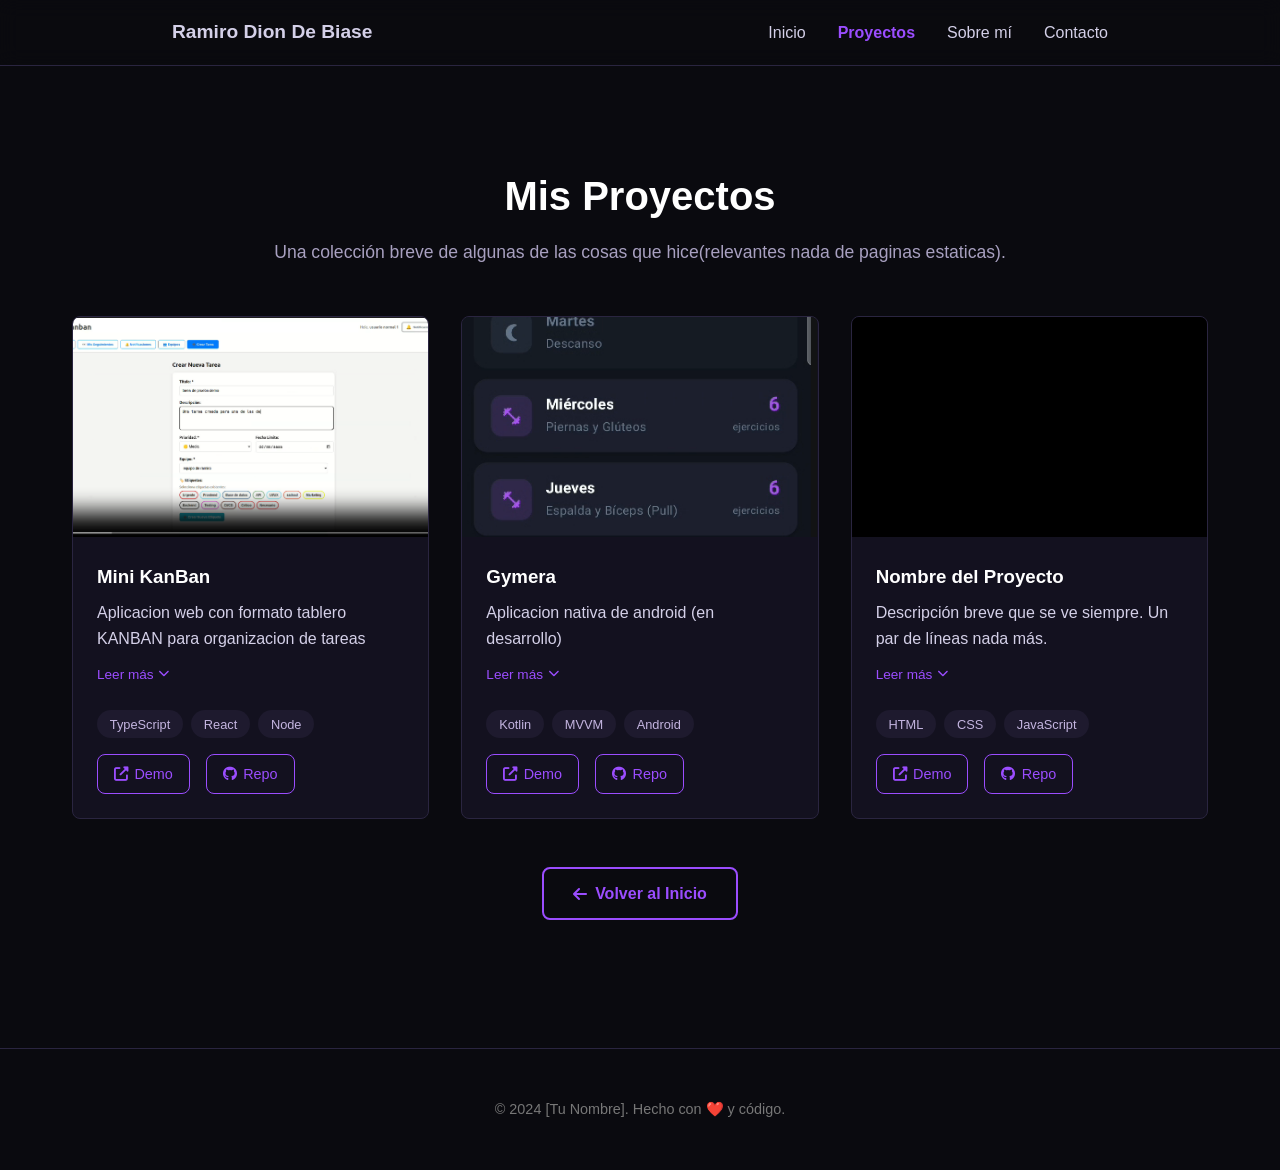
==== proyectos.html @ d880349f "Primera version de mi portfolio" ====
<!DOCTYPE html>
<html lang="es">

<head>
    <meta charset="UTF-8">
    <meta name="viewport" content="width=device-width, initial-scale=1.0">
    <meta name="description" content="Proyectos de Ramiro Dion De Biase">
    <title>Ramiro Dion De Biase</title>
    <link rel="stylesheet" href="css/style.css">
    <link rel="stylesheet" href="https://cdnjs.cloudflare.com/ajax/libs/font-awesome/6.5.1/css/all.min.css">
</head>

<body>
    <!-- Header (mismo que en index para navegación consistente) -->
    <header>
        <nav>
            <a href="index.html" class="logo">Ramiro Dion De Biase</a>
            <ul class="nav-links">
                <li><a href="index.html">Inicio</a></li>
                <li><a href="proyectos.html" class="activo">Proyectos</a></li>
                <li><a href="index.html#sobre-mi">Sobre mí</a></li>
                <li><a href="index.html#contacto">Contacto</a></li>
            </ul>
        </nav>
    </header>

    <main>
        <!-- SECCIÓN PROYECTOS (única en esta página) -->
        <section id="proyectos-page">
            <h1>Mis Proyectos</h1>
            <p class="proyectos-intro">Una colección breve de algunas de las cosas que hice(relevantes nada de paginas
                estaticas).</p>

            <div class="proyectos-grid">


                <!-- ===== PROYECTO 1 ===== -->
                <article class="proyecto-card">
                    <div class="proyecto-video" id="contenedor-video-1">
                        <video id="video-proyecto-1" poster="assets/images/minikanban.png" loop>
                            <source src="assets/videos/minikanban.webm" type="video/webm">
                            Tu navegador no soporta el video.
                        </video>
                    </div>
                    <div class="proyecto-info">
                        <h3>Mini KanBan</h3>

                        <!-- Descripción corta (siempre visible) -->
                        <p class="proyecto-descripcion-corta">
                            Aplicacion web con formato tablero KANBAN para organizacion de tareas
                        </p>

                        <!-- Descripción larga (oculta hasta hacer clic) -->
                        <div class="proyecto-descripcion-completa">
                            <p>Una plataforma ágil diseñada para optimizar la gestión de equipos, tareas y prioridades
                                en tiempo real. Inspirada en la simplicidad de Trello, esta herramienta eleva la
                                experiencia Kanban tradicional incorporando mejoras clave como el seguimiento avanzado
                                de plazos (deadlines), flujos de trabajo personalizados y un sistema inteligente de
                                notificaciones para mantener a tu equipo siempre alineado. </p>

                        </div>

                        <!-- Botón Leer más -->
                        <button class="btn-leer-mas" onclick="toggleDescripcion(this)">
                            Leer más <i class="fas fa-chevron-down"></i>
                        </button>

                        <div class="tags">
                            <span>TypeScript</span><span>React</span><span>Node</span>
                        </div>
                        <div class="proyecto-links">
                            <a href="#"
                                onclick="abrirDemoFullscreen('contenedor-video-1', 'video-proyecto-1'); return false;"
                                class="link-demo">
                                <i class="fas fa-external-link-alt"></i> Demo
                            </a>
                            <a href="https://github.com/Ramadion/Mini-Frontend" target="_blank" rel="noopener"
                                class="link-repo">
                                <i class="fab fa-github"></i> Repo
                            </a>
                        </div>
                    </div>
                </article>

                <!-- ===== PROYECTO 2 ===== -->
                <article class="proyecto-card">
                    <div class="proyecto-video" id="contenedor-video-2">
                        <video id="video-proyecto-2" poster="assets/images/imagen_APP.png" loop>
                            <source src="assets/videos/video_demostracion_APP.mp4" type="video/webm">
                            Tu navegador no soporta el video.
                        </video>
                    </div>
                    <div class="proyecto-info">
                        <h3>Gymera</h3>

                        <!-- Descripción corta (siempre visible) -->
                        <p class="proyecto-descripcion-corta">
                            Aplicacion nativa de android (en desarrollo)
                        </p>

                        <!-- Descripción larga (oculta hasta hacer clic) -->
                        <div class="proyecto-descripcion-completa">
                            <p>
                                Gymera es una aplicacion movil nativa para Android que combina Inteligencia Artificial
                                Generativa (Google Gemini) con una base de datos de ejercicios de dominio publico
                                (free-exercise-db) para ofrecer al usuario rutinas de entrenamiento completamente
                                personalizadas. El usuario responde una serie de preguntas sobre sus caracteristicas
                                fisicas y objetivos, y la IA genera un plan de entrenamiento semanal adaptado a su
                                perfil. Cada ejercicio incluye nombre en espanol, grupo muscular, imagen demostrativa
                                animada y serie/repeticion detallada. La rutina persiste offline via Room y se
                                sincroniza con Firebase Firestore para recuperacion en cualquier dispositivo.
                            </p>
                        </div>

                        <!-- Botón Leer más -->
                        <button class="btn-leer-mas" onclick="toggleDescripcion(this)">
                            Leer más <i class="fas fa-chevron-down"></i>
                        </button>

                        <div class="tags">
                            <span>Kotlin</span><span>MVVM</span><span>Android</span>
                        </div>
                        <div class="proyecto-links">
                            <a href="#"
                                onclick="abrirDemoFullscreen('contenedor-video-2', 'video-proyecto-2'); return false;"
                                class="link-demo">
                                <i class="fas fa-external-link-alt"></i> Demo
                            </a>
                            <a href="https://github.com/Ramadion/Gymera" target="_blank" rel="noopener"
                                class="link-repo">
                                <i class="fab fa-github"></i> Repo
                            </a>
                        </div>
                    </div>
                </article>

                <!-- ===== PROYECTO 3  ===== -->
                <article class="proyecto-card">
                    <div class="proyecto-video" id="contenedor-video-3">
                        <video id="video-proyecto-3" poster="assets/images/proyecto1-thumb.jpg" loop>
                            <source src="assets/videos/demo-proyecto1.webm" type="video/webm">
                            Tu navegador no soporta el video.
                        </video>
                    </div>
                    <div class="proyecto-info">
                        <h3>Nombre del Proyecto</h3>

                        <!-- Descripción corta (siempre visible) -->
                        <p class="proyecto-descripcion-corta">
                            Descripción breve que se ve siempre. Un par de líneas nada más.
                        </p>

                        <!-- Descripción larga (oculta hasta hacer clic) -->
                        <div class="proyecto-descripcion-completa">
                            <p>
                                Acá va todo el texto largo que quieras. Podés contar todos los detalles
                                del proyecto: qué problema resuelve, cómo lo construiste, qué tecnologías
                                usaste, los desafíos que enfrentaste, lo que aprendiste, etc.
                            </p>
                            <p>
                                Incluso podés agregar varios párrafos sin problema.
                            </p>
                        </div>

                        <!-- Botón Leer más -->
                        <button class="btn-leer-mas" onclick="toggleDescripcion(this)">
                            Leer más <i class="fas fa-chevron-down"></i>
                        </button>

                        <div class="tags">
                            <span>HTML</span><span>CSS</span><span>JavaScript</span>
                        </div>
                        <div class="proyecto-links">
                            <a href="#"
                                onclick="abrirDemoFullscreen('contenedor-video-3', 'video-proyecto-3'); return false;"
                                class="link-demo">
                                <i class="fas fa-external-link-alt"></i> Demo
                            </a>
                            <a href="https://github.com/tuusuario/tu-repo" target="_blank" rel="noopener"
                                class="link-repo">
                                <i class="fab fa-github"></i> Repo
                            </a>
                        </div>
                    </div>
                </article>
            </div>

            <!-- Botón volver al inicio -->
            <div class="volver-inicio">
                <a href="index.html" class="btn btn-outline">
                    <i class="fas fa-arrow-left"></i> Volver al Inicio
                </a>
            </div>
        </section>
    </main>

    <footer>
        <p>© 2024 [Tu Nombre]. Hecho con ❤️ y código.</p>
    </footer>

    <script src="js/main.js"></script>
</body>

</html>
---- css/style.css ----
/* ===== RESET Y BASE ===== */
* {
    margin: 0;
    padding: 0;
    box-sizing: border-box;
}

:root {
    --color-bg: #0a0a0f;           /* Fondo casi negro con matiz violeta */
    --color-surface: #13111f;      /* Superficie de tarjetas, violácea muy oscura */
    --color-texto: #d4d0e8;        /* Texto claro, ligeramente lavanda */
    --color-acento: #9b4dff;       /* Violeta principal */
    --color-acento-hover: #b87aff; /* Violeta más claro para hovers */
    --color-tag: #1e1a2e;          /* Fondo de tags, violáceo */
    --color-border: #2a2540;       /* Bordes sutiles */
    --color-glow: rgba(155, 77, 255, 0.3); /* Sombra/glow violeta */
    --border-radius: 8px;
    --max-width: 1000px;
}

html {
    scroll-behavior: smooth; /* Scroll suave al hacer clic en los enlaces */
}

body {
    font-family: 'Segoe UI', Tahoma, Geneva, Verdana, sans-serif;
    background-color: var(--color-bg);
    color: var(--color-texto);
    line-height: 1.7;
}

/* ===== TIPOGRAFÍA REUTILIZABLE ===== */
h1, h2, h3 {
    color: #ffffff;
}

h1 span {
    color: var(--color-acento);
}

h2 {
    text-align: center;
    font-size: 2rem;
    margin-bottom: 3rem;
    position: relative;
}

h2::after {
    content: '';
    display: block;
    width: 60px;
    height: 3px;
    background: var(--color-acento);
    margin: 0.5rem auto 0;
}

a {
    color: var(--color-texto);
    text-decoration: none;
}


/* ===== HEADER & NAV ===== */
header {
    background: rgba(10, 10, 15, 0.9);
    backdrop-filter: blur(10px);
    position: sticky;
    top: 0;
    z-index: 100;
    border-bottom: 1px solid var(--color-border);
}

nav {
    display: flex;
    justify-content: space-between;
    align-items: center;
    max-width: var(--max-width);
    margin: 0 auto;
    padding: 1rem 2rem;
}

.logo {
    font-weight: bold;
    font-size: 1.2rem;
}

.nav-links {
    list-style: none;
    display: flex;
    gap: 2rem;
}
.nav-links a:hover {
    color: var(--color-acento);
    transition: color 0.3s;
}

/* ===== HERO CON CARRUSEL ===== */
#inicio {
    position: relative;
    width: 100%;
    height: 100vh;
    min-height: 600px;
    display: flex;
    align-items: center;
    justify-content: center;
    text-align: center;
    overflow: hidden;
    padding: 0;
}

/* Carrusel de fondo */
.hero-carousel {
    position: absolute;
    top: 0;
    left: 0;
    width: 100%;
    height: 100%;
    z-index: 0;
}

.carousel-slide {
    position: absolute;
    top: 0;
    left: 0;
    width: 100%;
    height: 100%;
    background-size: cover;
    background-position: center;
    background-repeat: no-repeat;
    opacity: 0;
    transition: opacity 1.2s ease-in-out;
}

.carousel-slide.active {
    opacity: 1;
}

/* Overlay oscuro/violeta para legibilidad */
.hero-overlay {
    position: absolute;
    top: 0;
    left: 0;
    width: 100%;
    height: 100%;
    background: linear-gradient(
        135deg,
        rgba(157, 157, 201, 0.377) 0%,
        rgba(30, 20, 50, 0.75) 50%,
        rgba(10, 10, 15, 0.85) 100%
    );
    z-index: 1;
}

/* Contenido del hero por encima del overlay */
.hero-content {
    position: relative;
    z-index: 2;
    max-width: 800px;
    padding: 2rem;
}

.hero-content h1 {
    font-size: 3.5rem;
    margin-bottom: 0.5rem;
    color: #ffffff;
    text-shadow: 0 2px 20px rgba(0, 0, 0, 0.5);
}

.hero-content h1 span {
    color: var(--color-acento);
}

.subtitle {
    font-size: 1.5rem;
    color: #c4b5e0;
    margin-bottom: 1rem;
    text-shadow: 0 2px 10px rgba(0, 0, 0, 0.5);
}

.hero-content p {
    font-size: 1.1rem;
    color: #a8a0c0;
    margin-bottom: 2rem;
}

.hero-buttons {
    display: flex;
    gap: 1rem;
    justify-content: center;
    flex-wrap: wrap;
}

/* ===== RESPONSIVE ===== */
@media (max-width: 768px) {
    #inicio {
        min-height: 500px;
    }
    
    .hero-content h1 {
        font-size: 2.2rem;
    }
    
    .subtitle {
        font-size: 1.2rem;
    }
}

.hero-buttons {
    margin-top: 2rem;
    display: flex;
    gap: 1rem;
    justify-content: center;
    flex-wrap: wrap;
}

.btn {
    background: var(--color-acento);
    color: #ffffff;
    padding: 0.7rem 1.8rem;
    border-radius: var(--border-radius);
    font-weight: 600;
    transition: transform 0.2s, box-shadow 0.2s;
    display: inline-block;
}

.btn:hover {
    transform: translateY(-2px);
    box-shadow: 0 5px 15px rgba(108, 99, 255, 0.3);
}

.btn-outline {
    background: transparent;
    border: 2px solid var(--color-acento);
    color: var(--color-acento);
}



/* ===== PROYECTOS (Grid) ===== */
.proyectos-grid {
    display: grid;
    grid-template-columns: repeat(auto-fill, minmax(300px, 1fr));
    gap: 2rem;
    align-items: start; /* ← Agregá esto */
}

.proyecto-card {
    background: var(--color-surface);
    border-radius: var(--border-radius);
    overflow: hidden;
    transition: transform 0.3s, box-shadow 0.3s;
    border: 1px solid var(--color-border);
}

.proyecto-card:hover {
    transform: translateY(-8px);
    border-color: var(--color-acento);
    box-shadow: 0 8px 25px var(--color-glow);
}

.proyecto-card img {
    width: 100%;
    height: 200px;
    object-fit: cover;
    background: #2a2a2a; /* placeholder si no hay imagen */
}

.proyecto-info {
    padding: 1.5rem;
}

.proyecto-info h3 {
    margin-bottom: 0.5rem;
}

.tags {
    display: flex;
    flex-wrap: wrap;
    gap: 0.5rem;
    margin: 1rem 0;
}

.tags span {
    background: var(--color-tag);
    padding: 0.2rem 0.8rem;
    border-radius: 20px;
    font-size: 0.8rem;
    color: #c4b5e0;
}

.proyecto-links {
    display: flex;
    gap: 1rem;
    margin-top: 1rem;
}

.proyecto-links a {
    font-size: 0.9rem;
    color: var(--color-acento);
}

.proyecto-links a:hover {
    text-decoration: underline;
}

/* ===== SOBRE MÍ ===== */
#sobre-mi {
    padding-top: 8rem;
    padding-bottom: 8rem;
    padding: 100px;
}

.sobre-mi-content {
    display: flex;
    gap: 3rem;
    align-items: center;
    flex-wrap: wrap;
}

.perfil-img {
    width: 200px;
    height: 200px;
    border-radius: 50%;
    object-fit: cover;
    border: 3px solid var(--color-acento);
}

.sobre-mi-texto {
    flex: 1;
    min-width: 250px;
}

.stack-list {
    list-style: none;
    display: flex;
    flex-wrap: wrap;
    gap: 0.8rem;
    margin: 1rem 0;
}

.stack-list li {
    background: var(--color-surface);
    padding: 0.3rem 1rem;
    border-radius: 20px;
    font-size: 0.9rem;
    border: 1px solid var(--color-border);
}

/* ===== PÁGINA DE PROYECTOS (proyectos.html) ===== */
#proyectos-page {
    padding: 6rem 2rem;
    max-width: 1200px;
    margin: 0 auto;
}

#proyectos-page h1 {
    text-align: center;
    font-size: 2.5rem;
    margin-bottom: 0.5rem;
    color: #ffffff;
}

.proyectos-intro {
    text-align: center;
    color: #a8a0c0;
    margin-bottom: 3rem;
    font-size: 1.1rem;
}

/* Contenedor de video */
.proyecto-video {
    width: 100%;
    height: 220px;
    overflow: hidden;
    background: #000;
}

.proyecto-video video {
    width: 100%;
    height: 100%;
    object-fit: cover;
}

/* ===== DESCRIPCIÓN DESPLEGABLE ===== */
.proyecto-descripcion-corta {
    margin-bottom: 0.5rem;
    color: var(--color-texto);
    line-height: 1.6;
}

.proyecto-descripcion-completa {
    display: none;
    margin-bottom: 0;
}

.proyecto-descripcion-completa.activa {
    display: block;
    margin-bottom: 1rem;
}

.proyecto-descripcion-completa p {
    color: #a8a0c0;
    line-height: 1.6;
    margin-bottom: 0.8rem;
}

/* Botón Leer más */
.btn-leer-mas {
    background: none;
    border: none;
    color: var(--color-acento);
    cursor: pointer;
    font-size: 0.85rem;
    padding: 0.3rem 0;
    display: inline-flex;
    align-items: center;
    gap: 0.3rem;
    transition: color 0.3s;
    margin-bottom: 0.5rem;
}

.btn-leer-mas:hover {
    color: var(--color-acento-hover);
}

.btn-leer-mas i {
    transition: transform 0.3s ease;
    font-size: 0.7rem;
}

.btn-leer-mas.abierto i {
    transform: rotate(180deg);
}

/* Contenedor de imagen (cuando no hay video) */
.proyecto-imagen {
    width: 100%;
    height: 220px;
    overflow: hidden;
}

.proyecto-imagen img {
    width: 100%;
    height: 100%;
    object-fit: cover;
    transition: transform 0.4s ease;
}

.proyecto-card:hover .proyecto-imagen img {
    transform: scale(1.05);
}

.proyecto-card:hover .proyecto-video video {
    transform: scale(1.02);
}

/* Enlaces de proyecto refinados */
.proyecto-links {
    display: flex;
    gap: 1rem;
    margin-top: 1rem;
    flex-wrap: wrap;
}

.proyecto-links a {
    font-size: 0.9rem;
    color: var(--color-acento);
    padding: 0.4rem 1rem;
    border: 1px solid var(--color-acento);
    border-radius: var(--border-radius);
    transition: background 0.3s, color 0.3s;
    display: inline-flex;
    align-items: center;
    gap: 0.4rem;
}

.proyecto-links a:hover {
    background: var(--color-acento);
    color: #fff;
}

/* Caso: solo repo o solo demo */
.solo-repo,
.solo-demo {
    /* Ocupan el ancho completo si están solos, o se adaptan */
    flex: 1;
    justify-content: center;
}

/* Botón volver al inicio centrado */
.volver-inicio {
    text-align: center;
    margin-top: 3rem;
}

.volver-inicio .btn {
    display: inline-flex;
    align-items: center;
    gap: 0.5rem;
}

/* Indicador de enlace activo en la navegación */
.nav-links a.activo {
    color: var(--color-acento);
    font-weight: 600;
}

/* ===== CONTACTO ===== */
#contacto {
    padding-top: 6rem;
    padding-bottom: 6rem;
}

#contacto p {
    text-align: center;
    margin-bottom: 1rem;
}

.contacto-links {
    display: flex;
    justify-content: center;
    gap: 2rem;
    margin-top: 2rem;
    margin-bottom: 2rem;
    flex-wrap: wrap;
}

.contacto-links a {
    font-size: 1.3rem;
    padding: 1rem 2rem;
    background: var(--color-surface);
    border-radius: var(--border-radius);
    transition: background 0.3s, transform 0.2s;
    border: 1px solid var(--color-border);
}


.contacto-links a:hover {
    background: var(--color-acento);
    transform: translateY(-3px);
}

.contacto-links i {
    margin-right: 0.5rem;
}

/* ======VIDEOS DEMO======*/
.fullscreen-btn {
    position: absolute;
    bottom: 10px;
    right: 10px;
    background: rgba(0, 0, 0, 0.7);
    color: white;
    border: none;
    border-radius: 4px;
    padding: 6px 10px;
    cursor: pointer;
    z-index: 10;
    transition: background 0.3s;
}

.fullscreen-btn:hover {
    background: var(--color-acento);
}

/* Cuando el contenedor del video está en pantalla completa */
.proyecto-video:fullscreen {
    width: 100vw;
    height: 100vh;
    display: flex;
    align-items: center;
    justify-content: center;
    background: #000;
}

.proyecto-video:fullscreen video {
    width: 100%;
    height: 100%;
    object-fit: contain; /* Para que se vea completo sin recortar */
}

/* Para navegadores WebKit (Safari) */
.proyecto-video:-webkit-full-screen {
    width: 100vw;
    height: 100vh;
    display: flex;
    align-items: center;
    justify-content: center;
    background: #000;
}

.proyecto-video:-webkit-full-screen video {
    width: 100%;
    height: 100%;
    object-fit: contain;
}

/* ===== FOOTER ===== */
footer {
    text-align: center;
    padding: 3rem 2rem;
    border-top: 1px solid var(--color-border);
    font-size: 0.9rem;
    color: #777;
    margin-top: 2rem;
}

/* ===== RESPONSIVE BÁSICO ===== */
@media (max-width: 768px) {
    #inicio h1 {
        font-size: 2rem;
    }
    .sobre-mi-content {
        flex-direction: column;
        text-align: center;
    }
    .nav-links {
        gap: 1rem;
    }
    header nav {
        flex-direction: column;
        gap: 0.5rem;
    }
}
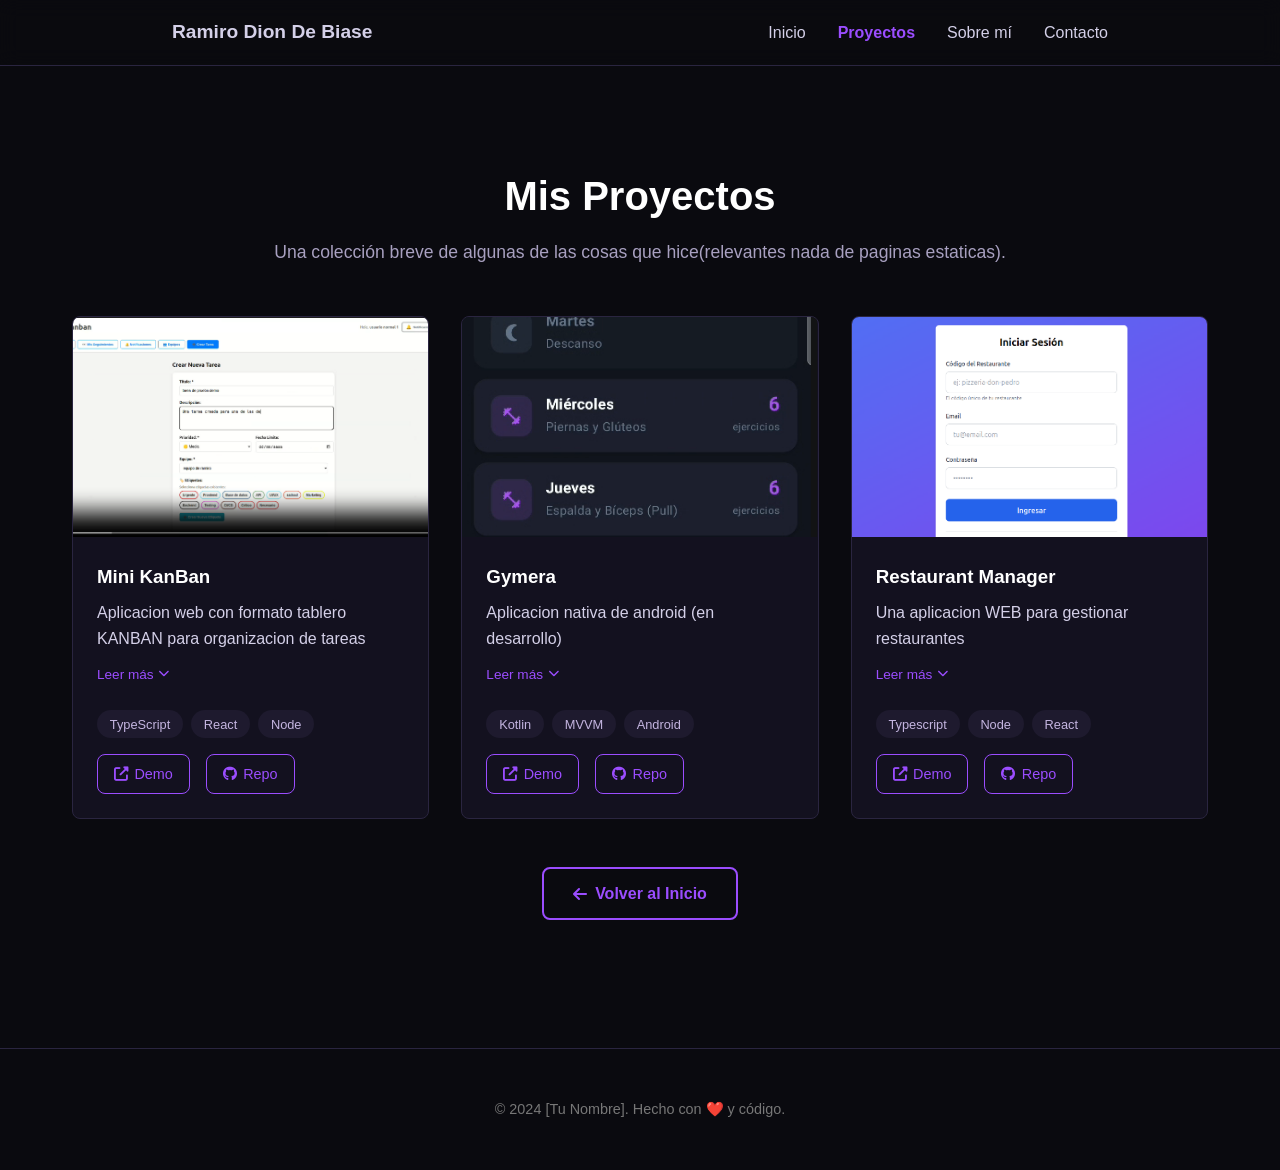
==== commit 470c6d27: "Meti el proyecto restaurant-manager" ====
--- a/proyectos.html
+++ b/proyectos.html
@@ -137,28 +137,24 @@
                 <!-- ===== PROYECTO 3  ===== -->
                 <article class="proyecto-card">
                     <div class="proyecto-video" id="contenedor-video-3">
-                        <video id="video-proyecto-3" poster="assets/images/proyecto1-thumb.jpg" loop>
-                            <source src="assets/videos/demo-proyecto1.webm" type="video/webm">
+                        <video id="video-proyecto-3" poster="assets/images/restaurant-manager.png" loop>
+                            <source src="assets/videos/Restaurant-manager.webm" type="video/webm">
                             Tu navegador no soporta el video.
                         </video>
                     </div>
                     <div class="proyecto-info">
-                        <h3>Nombre del Proyecto</h3>
+                        <h3>Restaurant Manager </h3>
 
                         <!-- Descripción corta (siempre visible) -->
                         <p class="proyecto-descripcion-corta">
-                            Descripción breve que se ve siempre. Un par de líneas nada más.
+                            Una aplicacion WEB para gestionar restaurantes
                         </p>
 
                         <!-- Descripción larga (oculta hasta hacer clic) -->
                         <div class="proyecto-descripcion-completa">
                             <p>
-                                Acá va todo el texto largo que quieras. Podés contar todos los detalles
-                                del proyecto: qué problema resuelve, cómo lo construiste, qué tecnologías
-                                usaste, los desafíos que enfrentaste, lo que aprendiste, etc.
-                            </p>
-                            <p>
-                                Incluso podés agregar varios párrafos sin problema.
+                                Esta aplicacion es para gestionar restaurantes, la parte mas desarrollada la tiene el encargado del restaurante donde puede gestionar todos los aspectos del mismo, creaacion de categorias de productos/productos/usuarios, tiene vistas para cada tipo de usuario, la vista del mesero esta hecha para manejarse desde un dispositivo mobile para poder usarlo mientras se trabaja, la parte del chef lo mismo.
+                                el encargado del restaurant(y de manejar la app) es el que crea las cuentas de los integrantes del usuario y tiene un layaout interactivo para personalizar cada restaurante a gusto, no cuenta con sistema de facturacion integrado, pero si con todo el resto de caracteristicas que constituyen a un restaurante, usa tecnologias agiles y modernas, este repositorio lo tengo privado ya que fue hecho a pedido, asi que no tengo libretad de compartir el codigo.
                             </p>
                         </div>
 
@@ -168,7 +164,7 @@
                         </button>
 
                         <div class="tags">
-                            <span>HTML</span><span>CSS</span><span>JavaScript</span>
+                            <span>Typescript</span><span>Node</span><span>React</span>
                         </div>
                         <div class="proyecto-links">
                             <a href="#"
@@ -176,7 +172,7 @@
                                 class="link-demo">
                                 <i class="fas fa-external-link-alt"></i> Demo
                             </a>
-                            <a href="https://github.com/tuusuario/tu-repo" target="_blank" rel="noopener"
+                            <a href="https://github.com/Ramadion" target="_blank" rel="noopener"
                                 class="link-repo">
                                 <i class="fab fa-github"></i> Repo
                             </a>
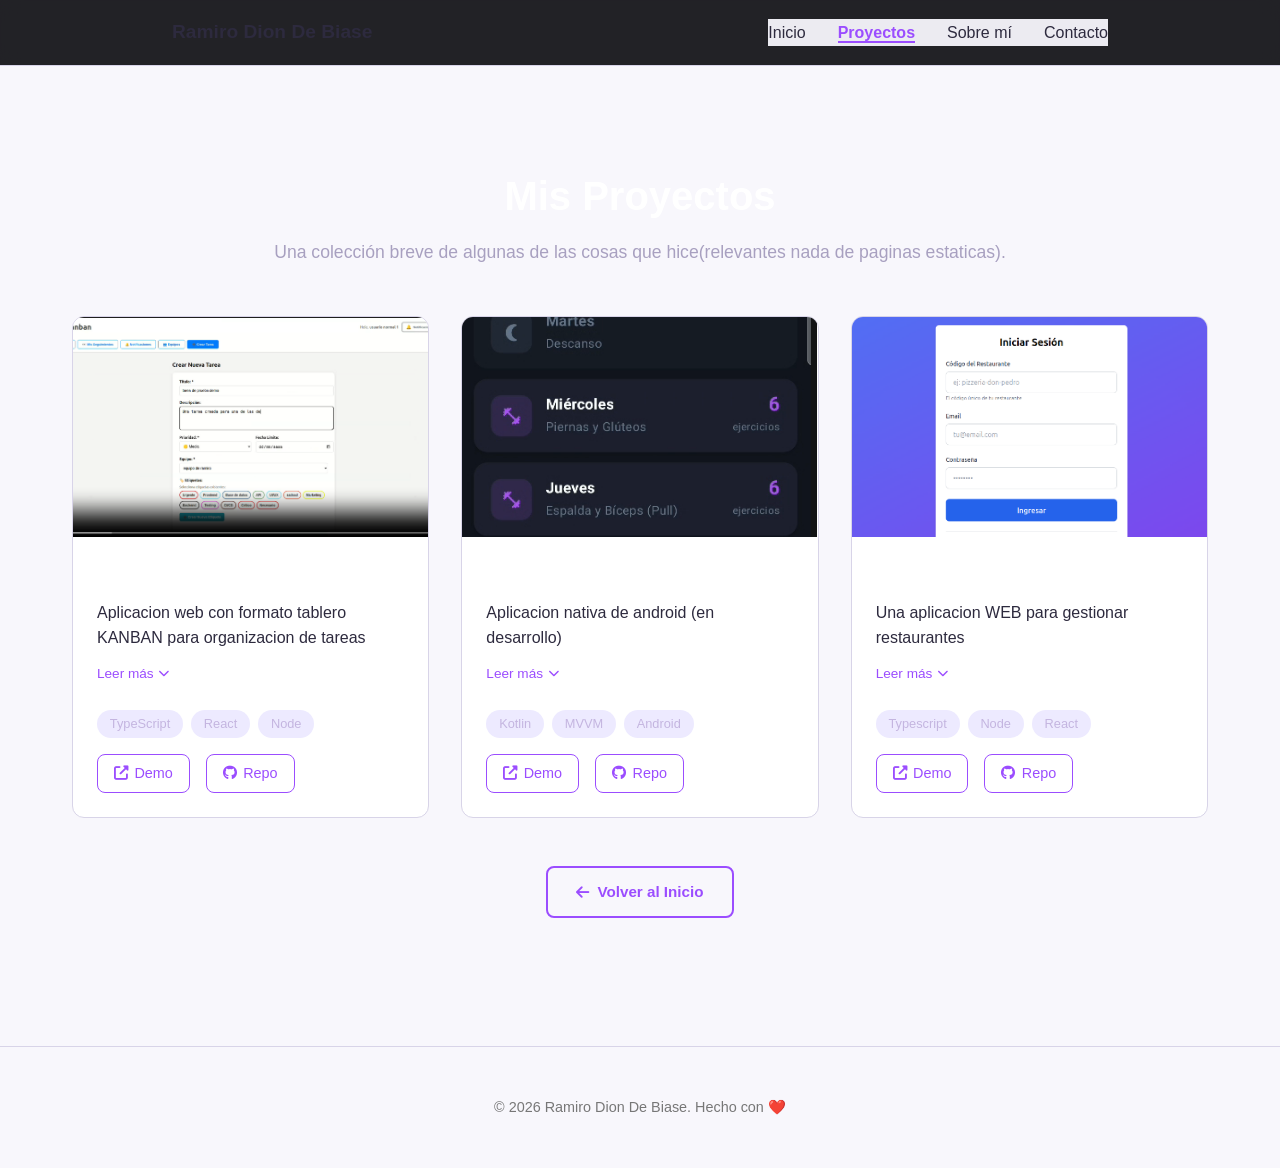
==== commit 0d253e4b: "Modificaciones visuales" ====
--- a/proyectos.html
+++ b/proyectos.html
@@ -4,8 +4,14 @@
 <head>
     <meta charset="UTF-8">
     <meta name="viewport" content="width=device-width, initial-scale=1.0">
-    <meta name="description" content="Proyectos de Ramiro Dion De Biase">
-    <title>Ramiro Dion De Biase</title>
+    <meta name="description" content="Proyectos de Ramiro Dion De Biase — Mini KanBan, Gymera, Restaurant Manager y más.">
+    <meta name="keywords" content="desarrollador, proyectos, portfolio, Android, Kotlin, React">
+    <meta name="author" content="Ramiro Dion De Biase">
+    <meta property="og:title" content="Ramiro Dion De Biase | Proyectos">
+    <meta property="og:description" content="Portfolio de proyectos de desarrollo de software.">
+    <meta property="og:type" content="website">
+    <title>Ramiro Dion De Biase | Proyectos</title>
+    <link rel="icon" type="image/svg+xml" href="data:image/svg+xml,<svg xmlns='http://www.w3.org/2000/svg' viewBox='0 0 100 100'><text y='.9em' font-size='90'>💻</text></svg>">
     <link rel="stylesheet" href="css/style.css">
     <link rel="stylesheet" href="https://cdnjs.cloudflare.com/ajax/libs/font-awesome/6.5.1/css/all.min.css">
 </head>
@@ -15,6 +21,9 @@
     <header>
         <nav>
             <a href="index.html" class="logo">Ramiro Dion De Biase</a>
+            <button class="hamburger" aria-label="Menú de navegación" aria-expanded="false">
+                <span></span><span></span><span></span>
+            </button>
             <ul class="nav-links">
                 <li><a href="index.html">Inicio</a></li>
                 <li><a href="proyectos.html" class="activo">Proyectos</a></li>
@@ -33,9 +42,8 @@
 
             <div class="proyectos-grid">
 
-
                 <!-- ===== PROYECTO 1 ===== -->
-                <article class="proyecto-card">
+                <article class="proyecto-card animar-entrada">
                     <div class="proyecto-video" id="contenedor-video-1">
                         <video id="video-proyecto-1" poster="assets/images/minikanban.png" loop>
                             <source src="assets/videos/minikanban.webm" type="video/webm">
@@ -61,7 +69,7 @@
                         </div>
 
                         <!-- Botón Leer más -->
-                        <button class="btn-leer-mas" onclick="toggleDescripcion(this)">
+                        <button class="btn-leer-mas" onclick="toggleDescripcion(event, this)">
                             Leer más <i class="fas fa-chevron-down"></i>
                         </button>
 
@@ -83,10 +91,10 @@
                 </article>
 
                 <!-- ===== PROYECTO 2 ===== -->
-                <article class="proyecto-card">
+                <article class="proyecto-card animar-entrada">
                     <div class="proyecto-video" id="contenedor-video-2">
                         <video id="video-proyecto-2" poster="assets/images/imagen_APP.png" loop>
-                            <source src="assets/videos/video_demostracion_APP.mp4" type="video/webm">
+                            <source src="assets/videos/video_demostracion_APP.mp4" type="video/mp4">
                             Tu navegador no soporta el video.
                         </video>
                     </div>
@@ -113,7 +121,7 @@
                         </div>
 
                         <!-- Botón Leer más -->
-                        <button class="btn-leer-mas" onclick="toggleDescripcion(this)">
+                        <button class="btn-leer-mas" onclick="toggleDescripcion(event, this)">
                             Leer más <i class="fas fa-chevron-down"></i>
                         </button>
 
@@ -135,7 +143,7 @@
                 </article>
 
                 <!-- ===== PROYECTO 3  ===== -->
-                <article class="proyecto-card">
+                <article class="proyecto-card animar-entrada">
                     <div class="proyecto-video" id="contenedor-video-3">
                         <video id="video-proyecto-3" poster="assets/images/restaurant-manager.png" loop>
                             <source src="assets/videos/Restaurant-manager.webm" type="video/webm">
@@ -159,7 +167,7 @@
                         </div>
 
                         <!-- Botón Leer más -->
-                        <button class="btn-leer-mas" onclick="toggleDescripcion(this)">
+                        <button class="btn-leer-mas" onclick="toggleDescripcion(event, this)">
                             Leer más <i class="fas fa-chevron-down"></i>
                         </button>
 
@@ -191,7 +199,7 @@
     </main>
 
     <footer>
-        <p>© 2024 [Tu Nombre]. Hecho con ❤️ y código.</p>
+        <p>© 2026 Ramiro Dion De Biase. Hecho con ❤️</p>
     </footer>
 
     <script src="js/main.js"></script>
--- a/css/style.css
+++ b/css/style.css
@@ -1,624 +1,973 @@
-/* ===== RESET Y BASE ===== */
-* {
-    margin: 0;
-    padding: 0;
-    box-sizing: border-box;
-}
-
+/* ============================================
+   VARIABLES
+   ============================================ */
 :root {
-    --color-bg: #0a0a0f;           /* Fondo casi negro con matiz violeta */
-    --color-surface: #13111f;      /* Superficie de tarjetas, violácea muy oscura */
-    --color-texto: #d4d0e8;        /* Texto claro, ligeramente lavanda */
-    --color-acento: #9b4dff;       /* Violeta principal */
-    --color-acento-hover: #b87aff; /* Violeta más claro para hovers */
-    --color-tag: #1e1a2e;          /* Fondo de tags, violáceo */
-    --color-border: #2a2540;       /* Bordes sutiles */
-    --color-glow: rgba(155, 77, 255, 0.3); /* Sombra/glow violeta */
-    --border-radius: 8px;
-    --max-width: 1000px;
+  --color-bg: #0a0a0f;
+  --color-surface: #13111f;
+  --color-texto: #d4d0e8;
+  --color-acento: #9b4dff;
+  --color-acento-hover: #b87aff;
+  --color-tag: #1e1a2e;
+  --color-border: #2a2540;
+  --color-glow: rgba(155, 77, 255, 0.3);
+  --border-radius: 8px;
+  --border-radius-lg: 12px;
+  --max-width: 1000px;
+  --transition: 0.3s ease;
+}
+
+/* ============================================
+   RESET & BASE
+   ============================================ */
+*, *::before, *::after {
+  margin: 0;
+  padding: 0;
+  box-sizing: border-box;
 }
 
 html {
-    scroll-behavior: smooth; /* Scroll suave al hacer clic en los enlaces */
+  scroll-behavior: smooth;
 }
 
 body {
-    font-family: 'Segoe UI', Tahoma, Geneva, Verdana, sans-serif;
-    background-color: var(--color-bg);
-    color: var(--color-texto);
-    line-height: 1.7;
-}
-
-/* ===== TIPOGRAFÍA REUTILIZABLE ===== */
-h1, h2, h3 {
-    color: #ffffff;
-}
-
-h1 span {
-    color: var(--color-acento);
-}
+  font-family: 'Segoe UI', Tahoma, Geneva, Verdana, sans-serif;
+  background-color: var(--color-bg);
+  color: var(--color-texto);
+  line-height: 1.7;
+  overflow-x: hidden;
+}
+
+h1, h2, h3, h4 {
+  color: #ffffff;
+}
+
+h1 span { color: var(--color-acento); }
 
 h2 {
+  text-align: center;
+  font-size: 2rem;
+  margin-bottom: 3rem;
+  position: relative;
+}
+
+h2::after {
+  content: '';
+  display: block;
+  width: 60px;
+  height: 3px;
+  background: var(--color-acento);
+  margin: 0.5rem auto 0;
+  border-radius: 2px;
+}
+
+a { color: var(--color-texto); text-decoration: none; }
+
+img, video {
+  max-width: 100%;
+  height: auto;
+}
+
+/* ============================================
+   HEADER & NAV
+   ============================================ */
+header {
+  background: rgba(10, 10, 15, 0.9);
+  backdrop-filter: blur(10px);
+  -webkit-backdrop-filter: blur(10px);
+  position: sticky;
+  top: 0;
+  z-index: 100;
+  border-bottom: 1px solid var(--color-border);
+}
+
+nav {
+  display: flex;
+  justify-content: space-between;
+  align-items: center;
+  max-width: var(--max-width);
+  margin: 0 auto;
+  padding: 1rem 2rem;
+}
+
+.logo {
+  font-weight: 700;
+  font-size: 1.2rem;
+  white-space: nowrap;
+}
+
+.nav-links {
+  list-style: none;
+  display: flex;
+  gap: 2rem;
+}
+
+.nav-links a {
+  position: relative;
+  padding-bottom: 2px;
+}
+
+.nav-links a::after {
+  content: '';
+  position: absolute;
+  bottom: 0;
+  left: 0;
+  width: 0;
+  height: 2px;
+  background: var(--color-acento);
+  transition: width var(--transition);
+}
+
+.nav-links a:hover::after,
+.nav-links a.activo::after {
+  width: 100%;
+}
+
+.nav-links a:hover {
+  color: var(--color-acento);
+  transition: color var(--transition);
+}
+
+.nav-links a.activo {
+  color: var(--color-acento);
+  font-weight: 600;
+}
+
+/* ---- Hamburger ---- */
+.hamburger {
+  display: none;
+  flex-direction: column;
+  gap: 5px;
+  background: none;
+  border: none;
+  cursor: pointer;
+  padding: 4px;
+  z-index: 101;
+}
+
+.hamburger span {
+  display: block;
+  width: 26px;
+  height: 2.5px;
+  background: var(--color-texto);
+  border-radius: 2px;
+  transition: all var(--transition);
+  transform-origin: center;
+}
+
+.hamburger[aria-expanded="true"] span:nth-child(1) {
+  transform: translateY(7.5px) rotate(45deg);
+}
+
+.hamburger[aria-expanded="true"] span:nth-child(2) {
+  opacity: 0;
+}
+
+.hamburger[aria-expanded="true"] span:nth-child(3) {
+  transform: translateY(-7.5px) rotate(-45deg);
+}
+
+/* ============================================
+   HERO
+   ============================================ */
+#inicio {
+  position: relative;
+  width: 100%;
+  height: 100vh;
+  min-height: 600px;
+  display: flex;
+  align-items: center;
+  justify-content: center;
+  text-align: center;
+  overflow: hidden;
+}
+
+.hero-carousel {
+  position: absolute;
+  inset: 0;
+  z-index: 0;
+}
+
+.carousel-slide {
+  position: absolute;
+  inset: 0;
+  background-size: cover;
+  background-position: center;
+  background-repeat: no-repeat;
+  opacity: 0;
+  transition: opacity 1.2s ease-in-out;
+}
+
+.carousel-slide.active { opacity: 1; }
+
+.hero-overlay {
+  position: absolute;
+  inset: 0;
+  background: linear-gradient(135deg,
+    rgba(10, 10, 15, 0.85) 0%,
+    rgba(30, 20, 50, 0.75) 50%,
+    rgba(10, 10, 15, 0.85) 100%);
+  z-index: 1;
+}
+
+.hero-fade-bottom {
+  position: absolute;
+  bottom: 0;
+  left: 0;
+  width: 100%;
+  height: 120px;
+  background: linear-gradient(to bottom, transparent 0%, var(--color-bg) 100%);
+  z-index: 2;
+}
+
+.hero-content {
+  position: relative;
+  z-index: 3;
+  max-width: 800px;
+  padding: 2rem;
+}
+
+.hero-content h1 {
+  font-size: 3.5rem;
+  margin-bottom: 0.5rem;
+  text-shadow: 0 2px 20px rgba(0, 0, 0, 0.5);
+}
+
+.subtitle {
+  font-size: 1.5rem;
+  color: #c4b5e0;
+  margin-bottom: 0.5rem;
+  text-shadow: 0 2px 10px rgba(0, 0, 0, 0.5);
+  min-height: 2.2rem;
+}
+
+.hero-content .tagline {
+  font-size: 1.1rem;
+  color: #a8a0c0;
+  margin-bottom: 2rem;
+}
+
+/* ---- Partículas del hero ---- */
+#particles-canvas {
+  position: absolute;
+  inset: 0;
+  z-index: 1;
+  pointer-events: none;
+}
+
+/* ============================================
+   BOTONES
+   ============================================ */
+.hero-buttons {
+  display: flex;
+  gap: 1rem;
+  justify-content: center;
+  flex-wrap: wrap;
+  margin-top: 2rem;
+}
+
+.btn {
+  background: var(--color-acento);
+  color: #ffffff;
+  padding: 0.7rem 1.8rem;
+  border-radius: var(--border-radius);
+  font-weight: 600;
+  transition: transform var(--transition), box-shadow var(--transition);
+  display: inline-block;
+  cursor: pointer;
+  border: none;
+  font-size: 0.95rem;
+}
+
+.btn:hover {
+  transform: translateY(-2px);
+  box-shadow: 0 5px 15px var(--color-glow);
+}
+
+.btn-outline {
+  background: transparent;
+  border: 2px solid var(--color-acento);
+  color: var(--color-acento);
+}
+
+.btn-outline:hover {
+  background: var(--color-acento);
+  color: #fff;
+}
+
+/* ============================================
+   SOBRE MÍ
+   ============================================ */
+#sobre-mi {
+  padding: 8rem 2rem;
+  max-width: var(--max-width);
+  margin: 0 auto;
+}
+
+.sobre-mi-content {
+  display: flex;
+  gap: 3rem;
+  align-items: center;
+  flex-wrap: wrap;
+}
+
+.perfil-img {
+  width: 200px;
+  height: 200px;
+  border-radius: 50%;
+  object-fit: cover;
+  border: 3px solid var(--color-acento);
+  flex-shrink: 0;
+}
+
+.sobre-mi-texto { flex: 1; min-width: 280px; }
+
+.sobre-mi-texto p { margin-bottom: 1rem; }
+
+.stack-list {
+  list-style: none;
+  display: flex;
+  flex-wrap: wrap;
+  gap: 0.8rem;
+  margin: 1rem 0;
+}
+
+.stack-list li {
+  background: var(--color-surface);
+  padding: 0.3rem 1rem;
+  border-radius: 20px;
+  font-size: 0.9rem;
+  border: 1px solid var(--color-border);
+  transition: border-color var(--transition), background var(--transition);
+}
+
+.stack-list li:hover {
+  border-color: var(--color-acento);
+  background: rgba(155, 77, 255, 0.1);
+}
+
+/* ============================================
+   EXPERIENCIA / TIMELINE
+   ============================================ */
+#experiencia {
+  padding: 6rem 2rem;
+  max-width: var(--max-width);
+  margin: 0 auto;
+}
+
+.timeline {
+  position: relative;
+  padding-left: 2rem;
+  max-width: 700px;
+  margin: 0 auto;
+}
+
+.timeline::before {
+  content: '';
+  position: absolute;
+  top: 0;
+  left: 0;
+  width: 2px;
+  height: 100%;
+  background: linear-gradient(to bottom, var(--color-acento), transparent);
+}
+
+.timeline-item {
+  position: relative;
+  padding-bottom: 2.5rem;
+}
+
+.timeline-item:last-child { padding-bottom: 0; }
+
+.timeline-item::before {
+  content: '';
+  position: absolute;
+  left: -2.35rem;
+  top: 0.3rem;
+  width: 12px;
+  height: 12px;
+  border-radius: 50%;
+  background: var(--color-acento);
+  border: 2px solid var(--color-bg);
+  box-shadow: 0 0 0 2px var(--color-acento);
+}
+
+.timeline-item h3 {
+  font-size: 1.1rem;
+  margin-bottom: 0.2rem;
+}
+
+.timeline-item .timeline-date {
+  font-size: 0.85rem;
+  color: var(--color-acento);
+  margin-bottom: 0.4rem;
+  display: block;
+}
+
+.timeline-item p {
+  color: #a8a0c0;
+  font-size: 0.95rem;
+}
+
+/* ============================================
+   EDUCACIÓN
+   ============================================ */
+#educacion {
+  padding: 6rem 2rem;
+  max-width: var(--max-width);
+  margin: 0 auto;
+}
+
+.educacion-grid {
+  display: grid;
+  grid-template-columns: repeat(auto-fit, minmax(280px, 1fr));
+  gap: 1.5rem;
+}
+
+.educacion-card {
+  background: var(--color-surface);
+  border: 1px solid var(--color-border);
+  border-radius: var(--border-radius-lg);
+  padding: 1.5rem;
+  transition: transform var(--transition), border-color var(--transition);
+}
+
+.educacion-card:hover {
+  transform: translateY(-4px);
+  border-color: var(--color-acento);
+}
+
+.educacion-card h3 {
+  font-size: 1rem;
+  margin-bottom: 0.3rem;
+}
+
+.educacion-card .edu-institucion {
+  color: var(--color-acento);
+  font-size: 0.9rem;
+  margin-bottom: 0.3rem;
+}
+
+.educacion-card .edu-fecha {
+  color: #777;
+  font-size: 0.85rem;
+}
+
+/* ============================================
+   SKILLS VISUALES (barras de progreso)
+   ============================================ */
+#skills {
+  padding: 6rem 2rem;
+  max-width: var(--max-width);
+  margin: 0 auto;
+}
+
+.skills-categoria {
+  margin-bottom: 2.5rem;
+}
+
+.skills-categoria h3 {
+  font-size: 1.1rem;
+  margin-bottom: 1rem;
+  color: var(--color-acento);
+}
+
+.skills-grid {
+  display: grid;
+  grid-template-columns: repeat(auto-fit, minmax(250px, 1fr));
+  gap: 1rem;
+}
+
+.skill-item {
+  display: flex;
+  flex-direction: column;
+  gap: 0.3rem;
+}
+
+.skill-item .skill-header {
+  display: flex;
+  justify-content: space-between;
+  font-size: 0.9rem;
+}
+
+.skill-item .skill-bar {
+  height: 6px;
+  background: var(--color-tag);
+  border-radius: 3px;
+  overflow: hidden;
+}
+
+.skill-item .skill-fill {
+  height: 100%;
+  border-radius: 3px;
+  background: linear-gradient(90deg, var(--color-acento), var(--color-acento-hover));
+  transition: width 1s ease;
+  width: 0;
+}
+
+/* Clase para que IntersectionObserver active la animación */
+.skill-fill.animate { width: var(--pct); }
+
+/* ============================================
+   CONTACTO
+   ============================================ */
+#contacto {
+  padding: 6rem 2rem;
+  max-width: var(--max-width);
+  margin: 0 auto;
+}
+
+#contacto p {
+  text-align: center;
+  margin-bottom: 1rem;
+}
+
+.contacto-wrapper {
+  display: grid;
+  grid-template-columns: 1fr 1fr;
+  gap: 3rem;
+  align-items: start;
+  margin-top: 2rem;
+}
+
+.contacto-form {
+  display: flex;
+  flex-direction: column;
+  gap: 1rem;
+}
+
+.contacto-form input,
+.contacto-form textarea {
+  width: 100%;
+  padding: 0.8rem 1rem;
+  background: var(--color-surface);
+  border: 1px solid var(--color-border);
+  border-radius: var(--border-radius);
+  color: var(--color-texto);
+  font-family: inherit;
+  font-size: 0.95rem;
+  transition: border-color var(--transition);
+}
+
+.contacto-form input:focus,
+.contacto-form textarea:focus {
+  outline: none;
+  border-color: var(--color-acento);
+}
+
+.contacto-form textarea {
+  min-height: 120px;
+  resize: vertical;
+}
+
+.contacto-form .btn {
+  align-self: flex-start;
+}
+
+.contacto-links {
+  display: flex;
+  flex-direction: column;
+  gap: 1rem;
+}
+
+.contacto-links a {
+  font-size: 1.1rem;
+  padding: 1rem 1.5rem;
+  background: var(--color-surface);
+  border-radius: var(--border-radius);
+  transition: background var(--transition), transform var(--transition);
+  border: 1px solid var(--color-border);
+  display: flex;
+  align-items: center;
+  gap: 0.8rem;
+}
+
+.contacto-links a:hover {
+  transform: translateY(-3px);
+}
+
+.contacto-links a[href*="wa.me"]:hover {
+  background: #25D366;
+  border-color: #25D366;
+}
+
+.contacto-links a[href*="mailto"]:hover {
+  background: #EA4335;
+  border-color: #EA4335;
+}
+
+.contacto-links a[href*="github"]:hover {
+  background: #6e5494;
+  border-color: #6e5494;
+}
+
+.contacto-links a[href*="linkedin"]:hover {
+  background: #0A66C2;
+  border-color: #0A66C2;
+}
+
+/* ============================================
+   PÁGINA DE PROYECTOS
+   ============================================ */
+#proyectos-page {
+  padding: 6rem 2rem;
+  max-width: 1200px;
+  margin: 0 auto;
+}
+
+#proyectos-page h1 {
+  text-align: center;
+  font-size: 2.5rem;
+  margin-bottom: 0.5rem;
+}
+
+.proyectos-intro {
+  text-align: center;
+  color: #a8a0c0;
+  margin-bottom: 3rem;
+  font-size: 1.1rem;
+}
+
+.proyectos-grid {
+  display: grid;
+  grid-template-columns: repeat(auto-fill, minmax(320px, 1fr));
+  gap: 2rem;
+  align-items: start;
+}
+
+.proyecto-card {
+  background: var(--color-surface);
+  border-radius: var(--border-radius-lg);
+  overflow: hidden;
+  transition: transform var(--transition), box-shadow var(--transition);
+  border: 1px solid var(--color-border);
+}
+
+.proyecto-card:hover {
+  transform: translateY(-8px);
+  border-color: var(--color-acento);
+  box-shadow: 0 8px 25px var(--color-glow);
+}
+
+.proyecto-video {
+  width: 100%;
+  height: 220px;
+  overflow: hidden;
+  background: #000;
+  position: relative;
+}
+
+.proyecto-video video {
+  width: 100%;
+  height: 100%;
+  object-fit: cover;
+  transition: transform 0.4s ease;
+}
+
+.proyecto-card:hover .proyecto-video video {
+  transform: scale(1.02);
+}
+
+.proyecto-info {
+  padding: 1.5rem;
+}
+
+.proyecto-info h3 {
+  margin-bottom: 0.5rem;
+  font-size: 1.15rem;
+}
+
+/* ---- Descripción desplegable ---- */
+.proyecto-descripcion-corta {
+  margin-bottom: 0.5rem;
+  line-height: 1.6;
+}
+
+.proyecto-descripcion-completa {
+  display: none;
+}
+
+.proyecto-descripcion-completa.activa {
+  display: block;
+  margin-bottom: 1rem;
+}
+
+.proyecto-descripcion-completa p {
+  color: #a8a0c0;
+  line-height: 1.6;
+  margin-bottom: 0.8rem;
+}
+
+.btn-leer-mas {
+  background: none;
+  border: none;
+  color: var(--color-acento);
+  cursor: pointer;
+  font-size: 0.85rem;
+  padding: 0.3rem 0;
+  display: inline-flex;
+  align-items: center;
+  gap: 0.3rem;
+  transition: color var(--transition);
+  margin-bottom: 0.5rem;
+}
+
+.btn-leer-mas:hover {
+  color: var(--color-acento-hover);
+}
+
+.btn-leer-mas i {
+  transition: transform var(--transition);
+  font-size: 0.7rem;
+}
+
+.btn-leer-mas.abierto i {
+  transform: rotate(180deg);
+}
+
+.tags {
+  display: flex;
+  flex-wrap: wrap;
+  gap: 0.5rem;
+  margin: 1rem 0;
+}
+
+.tags span {
+  background: var(--color-tag);
+  padding: 0.2rem 0.8rem;
+  border-radius: 20px;
+  font-size: 0.8rem;
+  color: #c4b5e0;
+}
+
+.proyecto-links {
+  display: flex;
+  gap: 1rem;
+  margin-top: 1rem;
+  flex-wrap: wrap;
+}
+
+.proyecto-links a {
+  font-size: 0.9rem;
+  color: var(--color-acento);
+  padding: 0.4rem 1rem;
+  border: 1px solid var(--color-acento);
+  border-radius: var(--border-radius);
+  transition: background var(--transition), color var(--transition);
+  display: inline-flex;
+  align-items: center;
+  gap: 0.4rem;
+}
+
+.proyecto-links a:hover {
+  background: var(--color-acento);
+  color: #fff;
+}
+
+.volver-inicio {
+  text-align: center;
+  margin-top: 3rem;
+}
+
+.volver-inicio .btn {
+  display: inline-flex;
+  align-items: center;
+  gap: 0.5rem;
+}
+
+/* ---- Fullscreen video ---- */
+.proyecto-video:fullscreen,
+.proyecto-video:-webkit-full-screen {
+  width: 100vw;
+  height: 100vh;
+  display: flex;
+  align-items: center;
+  justify-content: center;
+  background: #000;
+}
+
+.proyecto-video:fullscreen video,
+.proyecto-video:-webkit-full-screen video {
+  width: 100%;
+  height: 100%;
+  object-fit: contain;
+}
+
+/* ============================================
+   FOOTER
+   ============================================ */
+footer {
+  text-align: center;
+  padding: 3rem 2rem;
+  border-top: 1px solid var(--color-border);
+  font-size: 0.9rem;
+  color: #777;
+  margin-top: 2rem;
+}
+
+/* ============================================
+   BOTÓN VOLVER
+   ============================================ */
+#btn-volver {
+  position: fixed;
+  bottom: 30px;
+  right: 30px;
+  z-index: 99;
+  background: var(--color-acento);
+  color: white;
+  border: none;
+  border-radius: 50%;
+  width: 50px;
+  height: 50px;
+  font-size: 1.2rem;
+  cursor: pointer;
+  display: none;
+  box-shadow: 0 4px 10px rgba(0,0,0,0.3);
+  transition: opacity var(--transition);
+}
+
+#btn-volver:hover {
+  opacity: 0.85;
+}
+
+/* ============================================
+   FORMSPREE FEEDBACK
+   ============================================ */
+.form-feedback {
+  display: none;
+  padding: 0.8rem;
+  border-radius: var(--border-radius);
+  font-size: 0.9rem;
+}
+
+.form-feedback.success {
+  display: block;
+  background: rgba(34, 197, 94, 0.15);
+  border: 1px solid #22c55e;
+  color: #22c55e;
+}
+
+.form-feedback.error {
+  display: block;
+  background: rgba(239, 68, 68, 0.15);
+  border: 1px solid #ef4444;
+  color: #ef4444;
+}
+
+/* ============================================
+   RESPONSIVE
+   ============================================ */
+@media (max-width: 768px) {
+  .hamburger { display: flex; }
+
+  .nav-links {
+    position: fixed;
+    top: 0;
+    right: -100%;
+    width: min(75vw, 320px);
+    height: 100vh;
+    flex-direction: column;
+    background: rgba(10, 10, 15, 0.98);
+    backdrop-filter: blur(10px);
+    padding: 5rem 2rem 2rem;
+    gap: 1.5rem;
+    transition: right var(--transition);
+    z-index: 100;
+    border-left: 1px solid var(--color-border);
+  }
+
+  .nav-links.nav-open { right: 0; }
+
+  .nav-links a { font-size: 1.1rem; }
+
+  #inicio { min-height: 100svh; }
+
+  .hero-content h1 { font-size: 2.2rem; }
+  .subtitle { font-size: 1.2rem; }
+
+  .hero-content .tagline { font-size: 1rem; }
+
+  h2 { font-size: 1.6rem; }
+  h2::after { width: 40px; }
+
+  #sobre-mi { padding: 4rem 1.5rem; }
+
+  .sobre-mi-content {
+    flex-direction: column;
     text-align: center;
-    font-size: 2rem;
-    margin-bottom: 3rem;
-    position: relative;
-}
-
-h2::after {
-    content: '';
-    display: block;
-    width: 60px;
-    height: 3px;
-    background: var(--color-acento);
-    margin: 0.5rem auto 0;
-}
-
-a {
-    color: var(--color-texto);
-    text-decoration: none;
-}
-
-
-/* ===== HEADER & NAV ===== */
-header {
-    background: rgba(10, 10, 15, 0.9);
-    backdrop-filter: blur(10px);
-    position: sticky;
-    top: 0;
-    z-index: 100;
-    border-bottom: 1px solid var(--color-border);
-}
-
-nav {
-    display: flex;
-    justify-content: space-between;
-    align-items: center;
-    max-width: var(--max-width);
-    margin: 0 auto;
-    padding: 1rem 2rem;
-}
-
-.logo {
-    font-weight: bold;
-    font-size: 1.2rem;
-}
-
-.nav-links {
-    list-style: none;
-    display: flex;
+  }
+
+  .perfil-img {
+    width: 150px;
+    height: 150px;
+  }
+
+  .stack-list { justify-content: center; }
+
+  #experiencia,
+  #educacion,
+  #skills,
+  #contacto {
+    padding: 4rem 1.5rem;
+  }
+
+  .contacto-wrapper {
+    grid-template-columns: 1fr;
     gap: 2rem;
-}
-.nav-links a:hover {
-    color: var(--color-acento);
-    transition: color 0.3s;
-}
-
-/* ===== HERO CON CARRUSEL ===== */
-#inicio {
-    position: relative;
-    width: 100%;
-    height: 100vh;
-    min-height: 600px;
-    display: flex;
-    align-items: center;
-    justify-content: center;
-    text-align: center;
-    overflow: hidden;
-    padding: 0;
-}
-
-/* Carrusel de fondo */
-.hero-carousel {
-    position: absolute;
-    top: 0;
-    left: 0;
-    width: 100%;
-    height: 100%;
-    z-index: 0;
-}
-
-.carousel-slide {
-    position: absolute;
-    top: 0;
-    left: 0;
-    width: 100%;
-    height: 100%;
-    background-size: cover;
-    background-position: center;
-    background-repeat: no-repeat;
-    opacity: 0;
-    transition: opacity 1.2s ease-in-out;
-}
-
-.carousel-slide.active {
-    opacity: 1;
-}
-
-/* Overlay oscuro/violeta para legibilidad */
-.hero-overlay {
-    position: absolute;
-    top: 0;
-    left: 0;
-    width: 100%;
-    height: 100%;
-    background: linear-gradient(
-        135deg,
-        rgba(157, 157, 201, 0.377) 0%,
-        rgba(30, 20, 50, 0.75) 50%,
-        rgba(10, 10, 15, 0.85) 100%
-    );
-    z-index: 1;
-}
-
-/* Contenido del hero por encima del overlay */
-.hero-content {
-    position: relative;
-    z-index: 2;
-    max-width: 800px;
-    padding: 2rem;
-}
-
-.hero-content h1 {
-    font-size: 3.5rem;
-    margin-bottom: 0.5rem;
-    color: #ffffff;
-    text-shadow: 0 2px 20px rgba(0, 0, 0, 0.5);
-}
-
-.hero-content h1 span {
-    color: var(--color-acento);
-}
-
-.subtitle {
-    font-size: 1.5rem;
-    color: #c4b5e0;
-    margin-bottom: 1rem;
-    text-shadow: 0 2px 10px rgba(0, 0, 0, 0.5);
-}
-
-.hero-content p {
-    font-size: 1.1rem;
-    color: #a8a0c0;
-    margin-bottom: 2rem;
-}
-
-.hero-buttons {
-    display: flex;
-    gap: 1rem;
-    justify-content: center;
-    flex-wrap: wrap;
-}
-
-/* ===== RESPONSIVE ===== */
-@media (max-width: 768px) {
-    #inicio {
-        min-height: 500px;
-    }
-    
-    .hero-content h1 {
-        font-size: 2.2rem;
-    }
-    
-    .subtitle {
-        font-size: 1.2rem;
-    }
-}
-
-.hero-buttons {
-    margin-top: 2rem;
-    display: flex;
-    gap: 1rem;
-    justify-content: center;
-    flex-wrap: wrap;
-}
-
-.btn {
-    background: var(--color-acento);
-    color: #ffffff;
-    padding: 0.7rem 1.8rem;
-    border-radius: var(--border-radius);
-    font-weight: 600;
-    transition: transform 0.2s, box-shadow 0.2s;
-    display: inline-block;
-}
-
-.btn:hover {
-    transform: translateY(-2px);
-    box-shadow: 0 5px 15px rgba(108, 99, 255, 0.3);
-}
-
-.btn-outline {
-    background: transparent;
-    border: 2px solid var(--color-acento);
-    color: var(--color-acento);
-}
-
-
-
-/* ===== PROYECTOS (Grid) ===== */
-.proyectos-grid {
-    display: grid;
-    grid-template-columns: repeat(auto-fill, minmax(300px, 1fr));
-    gap: 2rem;
-    align-items: start; /* ← Agregá esto */
-}
-
-.proyecto-card {
-    background: var(--color-surface);
-    border-radius: var(--border-radius);
-    overflow: hidden;
-    transition: transform 0.3s, box-shadow 0.3s;
-    border: 1px solid var(--color-border);
-}
-
-.proyecto-card:hover {
-    transform: translateY(-8px);
-    border-color: var(--color-acento);
-    box-shadow: 0 8px 25px var(--color-glow);
-}
-
-.proyecto-card img {
-    width: 100%;
-    height: 200px;
-    object-fit: cover;
-    background: #2a2a2a; /* placeholder si no hay imagen */
-}
-
-.proyecto-info {
-    padding: 1.5rem;
-}
-
-.proyecto-info h3 {
-    margin-bottom: 0.5rem;
-}
-
-.tags {
-    display: flex;
-    flex-wrap: wrap;
-    gap: 0.5rem;
-    margin: 1rem 0;
-}
-
-.tags span {
-    background: var(--color-tag);
-    padding: 0.2rem 0.8rem;
-    border-radius: 20px;
-    font-size: 0.8rem;
-    color: #c4b5e0;
-}
-
-.proyecto-links {
-    display: flex;
-    gap: 1rem;
-    margin-top: 1rem;
-}
-
-.proyecto-links a {
-    font-size: 0.9rem;
-    color: var(--color-acento);
-}
-
-.proyecto-links a:hover {
-    text-decoration: underline;
-}
-
-/* ===== SOBRE MÍ ===== */
-#sobre-mi {
-    padding-top: 8rem;
-    padding-bottom: 8rem;
-    padding: 100px;
-}
-
-.sobre-mi-content {
-    display: flex;
-    gap: 3rem;
-    align-items: center;
-    flex-wrap: wrap;
-}
-
-.perfil-img {
-    width: 200px;
-    height: 200px;
-    border-radius: 50%;
-    object-fit: cover;
-    border: 3px solid var(--color-acento);
-}
-
-.sobre-mi-texto {
-    flex: 1;
-    min-width: 250px;
-}
-
-.stack-list {
-    list-style: none;
-    display: flex;
-    flex-wrap: wrap;
-    gap: 0.8rem;
-    margin: 1rem 0;
-}
-
-.stack-list li {
-    background: var(--color-surface);
-    padding: 0.3rem 1rem;
-    border-radius: 20px;
-    font-size: 0.9rem;
-    border: 1px solid var(--color-border);
-}
-
-/* ===== PÁGINA DE PROYECTOS (proyectos.html) ===== */
-#proyectos-page {
-    padding: 6rem 2rem;
-    max-width: 1200px;
-    margin: 0 auto;
-}
-
-#proyectos-page h1 {
-    text-align: center;
-    font-size: 2.5rem;
-    margin-bottom: 0.5rem;
-    color: #ffffff;
-}
-
-.proyectos-intro {
-    text-align: center;
-    color: #a8a0c0;
-    margin-bottom: 3rem;
-    font-size: 1.1rem;
-}
-
-/* Contenedor de video */
-.proyecto-video {
-    width: 100%;
-    height: 220px;
-    overflow: hidden;
-    background: #000;
-}
-
-.proyecto-video video {
-    width: 100%;
-    height: 100%;
-    object-fit: cover;
-}
-
-/* ===== DESCRIPCIÓN DESPLEGABLE ===== */
-.proyecto-descripcion-corta {
-    margin-bottom: 0.5rem;
-    color: var(--color-texto);
-    line-height: 1.6;
-}
-
-.proyecto-descripcion-completa {
-    display: none;
-    margin-bottom: 0;
-}
-
-.proyecto-descripcion-completa.activa {
-    display: block;
-    margin-bottom: 1rem;
-}
-
-.proyecto-descripcion-completa p {
-    color: #a8a0c0;
-    line-height: 1.6;
-    margin-bottom: 0.8rem;
-}
-
-/* Botón Leer más */
-.btn-leer-mas {
-    background: none;
-    border: none;
-    color: var(--color-acento);
-    cursor: pointer;
-    font-size: 0.85rem;
-    padding: 0.3rem 0;
-    display: inline-flex;
-    align-items: center;
-    gap: 0.3rem;
-    transition: color 0.3s;
-    margin-bottom: 0.5rem;
-}
-
-.btn-leer-mas:hover {
-    color: var(--color-acento-hover);
-}
-
-.btn-leer-mas i {
-    transition: transform 0.3s ease;
-    font-size: 0.7rem;
-}
-
-.btn-leer-mas.abierto i {
-    transform: rotate(180deg);
-}
-
-/* Contenedor de imagen (cuando no hay video) */
-.proyecto-imagen {
-    width: 100%;
-    height: 220px;
-    overflow: hidden;
-}
-
-.proyecto-imagen img {
-    width: 100%;
-    height: 100%;
-    object-fit: cover;
-    transition: transform 0.4s ease;
-}
-
-.proyecto-card:hover .proyecto-imagen img {
-    transform: scale(1.05);
-}
-
-.proyecto-card:hover .proyecto-video video {
-    transform: scale(1.02);
-}
-
-/* Enlaces de proyecto refinados */
-.proyecto-links {
-    display: flex;
-    gap: 1rem;
-    margin-top: 1rem;
-    flex-wrap: wrap;
-}
-
-.proyecto-links a {
-    font-size: 0.9rem;
-    color: var(--color-acento);
-    padding: 0.4rem 1rem;
-    border: 1px solid var(--color-acento);
-    border-radius: var(--border-radius);
-    transition: background 0.3s, color 0.3s;
-    display: inline-flex;
-    align-items: center;
-    gap: 0.4rem;
-}
-
-.proyecto-links a:hover {
-    background: var(--color-acento);
-    color: #fff;
-}
-
-/* Caso: solo repo o solo demo */
-.solo-repo,
-.solo-demo {
-    /* Ocupan el ancho completo si están solos, o se adaptan */
-    flex: 1;
-    justify-content: center;
-}
-
-/* Botón volver al inicio centrado */
-.volver-inicio {
-    text-align: center;
-    margin-top: 3rem;
-}
-
-.volver-inicio .btn {
-    display: inline-flex;
-    align-items: center;
-    gap: 0.5rem;
-}
-
-/* Indicador de enlace activo en la navegación */
-.nav-links a.activo {
-    color: var(--color-acento);
-    font-weight: 600;
-}
-
-/* ===== CONTACTO ===== */
-#contacto {
-    padding-top: 6rem;
-    padding-bottom: 6rem;
-}
-
-#contacto p {
-    text-align: center;
-    margin-bottom: 1rem;
-}
-
-.contacto-links {
-    display: flex;
-    justify-content: center;
-    gap: 2rem;
-    margin-top: 2rem;
-    margin-bottom: 2rem;
-    flex-wrap: wrap;
-}
-
-.contacto-links a {
-    font-size: 1.3rem;
-    padding: 1rem 2rem;
-    background: var(--color-surface);
-    border-radius: var(--border-radius);
-    transition: background 0.3s, transform 0.2s;
-    border: 1px solid var(--color-border);
-}
-
-
-.contacto-links a:hover {
-    background: var(--color-acento);
-    transform: translateY(-3px);
-}
-
-.contacto-links i {
-    margin-right: 0.5rem;
-}
-
-/* ======VIDEOS DEMO======*/
-.fullscreen-btn {
-    position: absolute;
-    bottom: 10px;
-    right: 10px;
-    background: rgba(0, 0, 0, 0.7);
-    color: white;
-    border: none;
-    border-radius: 4px;
-    padding: 6px 10px;
-    cursor: pointer;
-    z-index: 10;
-    transition: background 0.3s;
-}
-
-.fullscreen-btn:hover {
-    background: var(--color-acento);
-}
-
-/* Cuando el contenedor del video está en pantalla completa */
-.proyecto-video:fullscreen {
-    width: 100vw;
-    height: 100vh;
-    display: flex;
-    align-items: center;
-    justify-content: center;
-    background: #000;
-}
-
-.proyecto-video:fullscreen video {
-    width: 100%;
-    height: 100%;
-    object-fit: contain; /* Para que se vea completo sin recortar */
-}
-
-/* Para navegadores WebKit (Safari) */
-.proyecto-video:-webkit-full-screen {
-    width: 100vw;
-    height: 100vh;
-    display: flex;
-    align-items: center;
-    justify-content: center;
-    background: #000;
-}
-
-.proyecto-video:-webkit-full-screen video {
-    width: 100%;
-    height: 100%;
-    object-fit: contain;
-}
-
-/* ===== FOOTER ===== */
-footer {
-    text-align: center;
-    padding: 3rem 2rem;
-    border-top: 1px solid var(--color-border);
-    font-size: 0.9rem;
-    color: #777;
-    margin-top: 2rem;
-}
-
-/* ===== RESPONSIVE BÁSICO ===== */
-@media (max-width: 768px) {
-    #inicio h1 {
-        font-size: 2rem;
-    }
-    .sobre-mi-content {
-        flex-direction: column;
-        text-align: center;
-    }
-    .nav-links {
-        gap: 1rem;
-    }
-    header nav {
-        flex-direction: column;
-        gap: 0.5rem;
-    }
-}+  }
+
+  .proyectos-grid {
+    grid-template-columns: 1fr;
+  }
+
+  #proyectos-page { padding: 4rem 1.5rem; }
+  #proyectos-page h1 { font-size: 1.8rem; }
+
+  #btn-volver {
+    width: 44px;
+    height: 44px;
+    font-size: 1rem;
+    bottom: 20px;
+    right: 20px;
+  }
+}
+
+@media (min-width: 769px) and (max-width: 1024px) {
+  .proyectos-grid {
+    grid-template-columns: repeat(2, 1fr);
+  }
+
+  .contacto-wrapper {
+    grid-template-columns: 1fr;
+    max-width: 600px;
+    margin-left: auto;
+    margin-right: auto;
+  }
+}
+
+@media (prefers-reduced-motion: reduce) {
+  *, *::before, *::after {
+    animation-duration: 0.01ms !important;
+    transition-duration: 0.01ms !important;
+  }
+}
+
+@media (prefers-color-scheme: light) {
+  :root {
+    --color-bg: #f8f7fc;
+    --color-surface: #ffffff;
+    --color-texto: #2d2a3e;
+    --color-tag: #edeaff;
+    --color-border: #d8d4e8;
+  }
+
+  .btn-outline:hover { color: #fff; }
+
+  .nav-links {
+    background: rgba(248, 247, 252, 0.95);
+  }
+
+  .contacto-form input,
+  .contacto-form textarea {
+    color: #2d2a3e;
+  }
+}
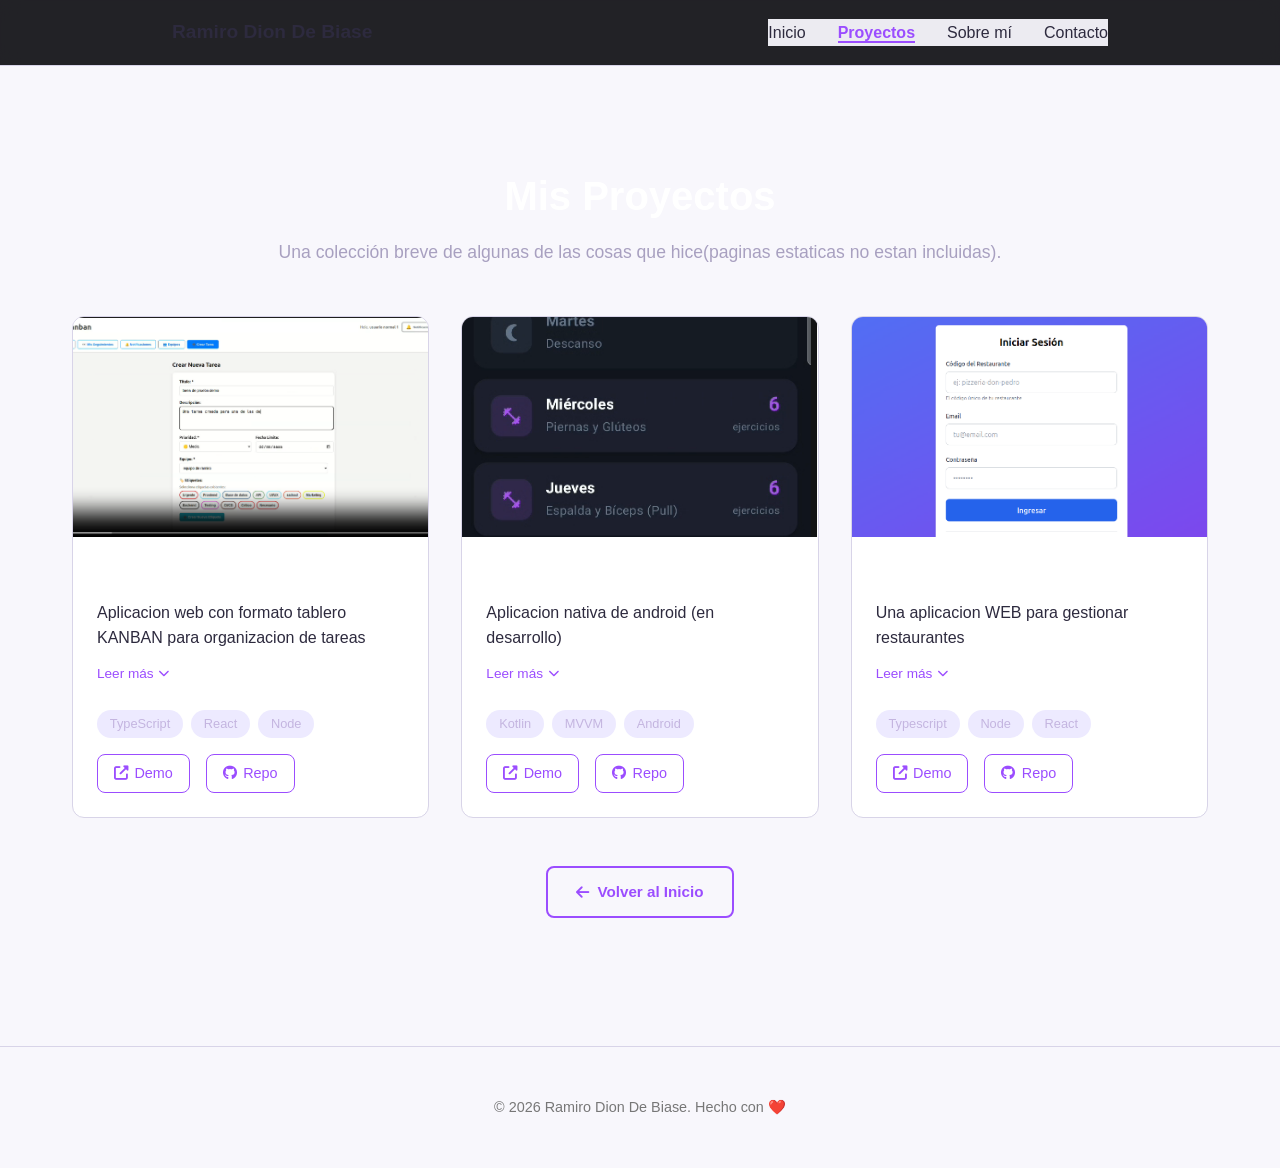
==== commit dcda1e57: "Cambios minimos" ====
--- a/proyectos.html
+++ b/proyectos.html
@@ -37,8 +37,7 @@
         <!-- SECCIÓN PROYECTOS (única en esta página) -->
         <section id="proyectos-page">
             <h1>Mis Proyectos</h1>
-            <p class="proyectos-intro">Una colección breve de algunas de las cosas que hice(relevantes nada de paginas
-                estaticas).</p>
+            <p class="proyectos-intro">Una colección breve de algunas de las cosas que hice(paginas estaticas no estan incluidas).</p>
 
             <div class="proyectos-grid">
 
--- a/css/style.css
+++ b/css/style.css
@@ -27,6 +27,7 @@
 
 html {
   scroll-behavior: smooth;
+  overflow-x: hidden;
 }
 
 body {
@@ -860,22 +861,27 @@
   .hamburger { display: flex; }
 
   .nav-links {
+    --nav-w: min(75vw, 320px);
     position: fixed;
     top: 0;
-    right: -100%;
-    width: min(75vw, 320px);
+    left: 100%;
+    width: var(--nav-w);
     height: 100vh;
     flex-direction: column;
     background: rgba(10, 10, 15, 0.98);
     backdrop-filter: blur(10px);
     padding: 5rem 2rem 2rem;
     gap: 1.5rem;
-    transition: right var(--transition);
+    transition: left var(--transition);
     z-index: 100;
     border-left: 1px solid var(--color-border);
-  }
-
-  .nav-links.nav-open { right: 0; }
+    visibility: hidden;
+  }
+
+  .nav-links.nav-open {
+    left: calc(100% - var(--nav-w));
+    visibility: visible;
+  }
 
   .nav-links a { font-size: 1.1rem; }
 
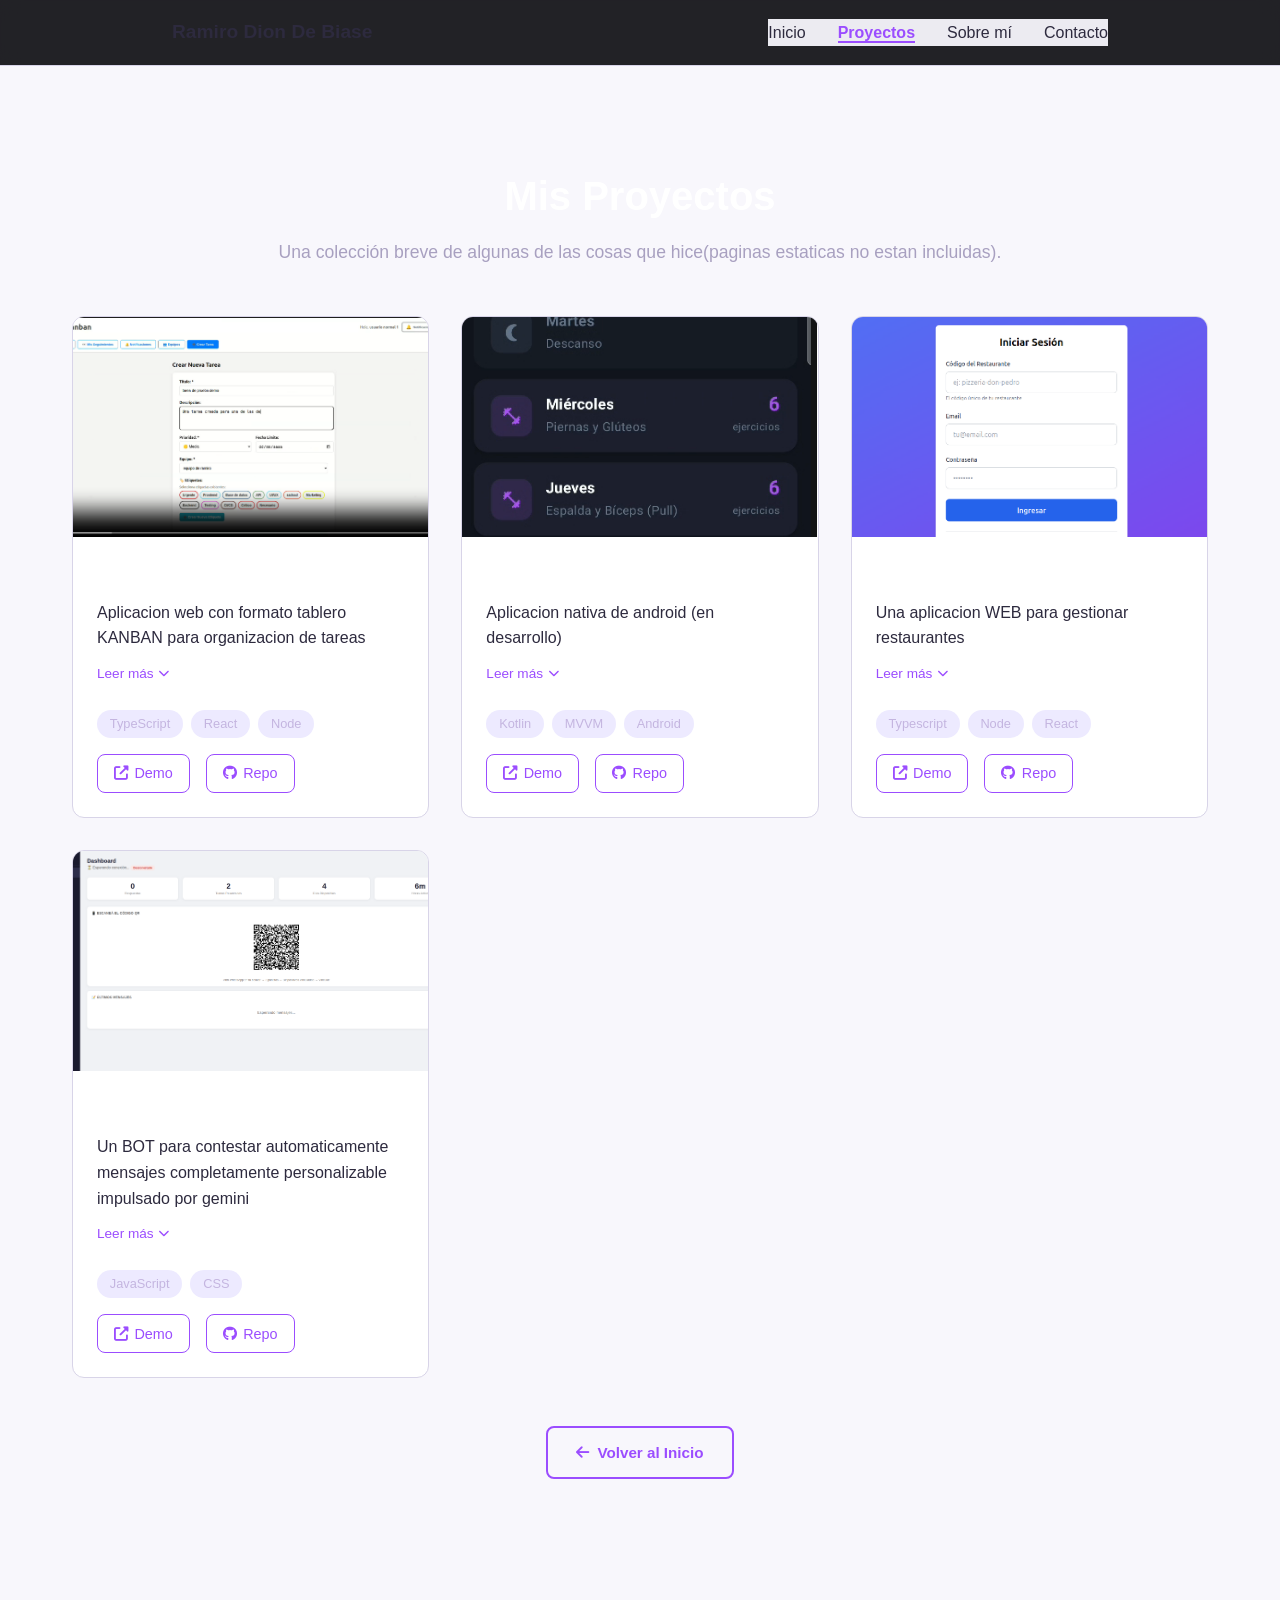
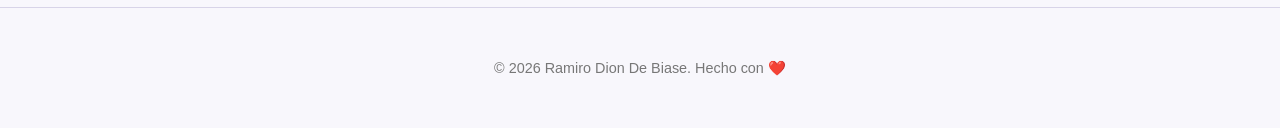
==== commit a6f85c7b: "Agregando Proyecto BOTWPP" ====
--- a/proyectos.html
+++ b/proyectos.html
@@ -4,20 +4,21 @@
 <head>
     <meta charset="UTF-8">
     <meta name="viewport" content="width=device-width, initial-scale=1.0">
-    <meta name="description" content="Proyectos de Ramiro Dion De Biase — Mini KanBan, Gymera, Restaurant Manager y más.">
+    <meta name="description"
+        content="Proyectos de Ramiro Dion De Biase — Mini KanBan, Gymera, Restaurant Manager y más.">
     <meta name="keywords" content="desarrollador, proyectos, portfolio, Android, Kotlin, React">
     <meta name="author" content="Ramiro Dion De Biase">
     <meta property="og:title" content="Ramiro Dion De Biase | Proyectos">
     <meta property="og:description" content="Portfolio de proyectos de desarrollo de software.">
     <meta property="og:type" content="website">
     <title>Ramiro Dion De Biase | Proyectos</title>
-    <link rel="icon" type="image/svg+xml" href="data:image/svg+xml,<svg xmlns='http://www.w3.org/2000/svg' viewBox='0 0 100 100'><text y='.9em' font-size='90'>💻</text></svg>">
+    <link rel="icon" type="image/svg+xml"
+        href="data:image/svg+xml,<svg xmlns='http://www.w3.org/2000/svg' viewBox='0 0 100 100'><text y='.9em' font-size='90'>💻</text></svg>">
     <link rel="stylesheet" href="css/style.css">
     <link rel="stylesheet" href="https://cdnjs.cloudflare.com/ajax/libs/font-awesome/6.5.1/css/all.min.css">
 </head>
 
 <body>
-    <!-- Header (mismo que en index para navegación consistente) -->
     <header>
         <nav>
             <a href="index.html" class="logo">Ramiro Dion De Biase</a>
@@ -37,7 +38,8 @@
         <!-- SECCIÓN PROYECTOS (única en esta página) -->
         <section id="proyectos-page">
             <h1>Mis Proyectos</h1>
-            <p class="proyectos-intro">Una colección breve de algunas de las cosas que hice(paginas estaticas no estan incluidas).</p>
+            <p class="proyectos-intro">Una colección breve de algunas de las cosas que hice(paginas estaticas no estan
+                incluidas).</p>
 
             <div class="proyectos-grid">
 
@@ -160,8 +162,17 @@
                         <!-- Descripción larga (oculta hasta hacer clic) -->
                         <div class="proyecto-descripcion-completa">
                             <p>
-                                Esta aplicacion es para gestionar restaurantes, la parte mas desarrollada la tiene el encargado del restaurante donde puede gestionar todos los aspectos del mismo, creaacion de categorias de productos/productos/usuarios, tiene vistas para cada tipo de usuario, la vista del mesero esta hecha para manejarse desde un dispositivo mobile para poder usarlo mientras se trabaja, la parte del chef lo mismo.
-                                el encargado del restaurant(y de manejar la app) es el que crea las cuentas de los integrantes del usuario y tiene un layaout interactivo para personalizar cada restaurante a gusto, no cuenta con sistema de facturacion integrado, pero si con todo el resto de caracteristicas que constituyen a un restaurante, usa tecnologias agiles y modernas, este repositorio lo tengo privado ya que fue hecho a pedido, asi que no tengo libretad de compartir el codigo.
+                                Esta aplicacion es para gestionar restaurantes, la parte mas desarrollada la tiene el
+                                encargado del restaurante donde puede gestionar todos los aspectos del mismo, creaacion
+                                de categorias de productos/productos/usuarios, tiene vistas para cada tipo de usuario,
+                                la vista del mesero esta hecha para manejarse desde un dispositivo mobile para poder
+                                usarlo mientras se trabaja, la parte del chef lo mismo.
+                                el encargado del restaurant(y de manejar la app) es el que crea las cuentas de los
+                                integrantes del usuario y tiene un layaout interactivo para personalizar cada
+                                restaurante a gusto, no cuenta con sistema de facturacion integrado, pero si con todo el
+                                resto de caracteristicas que constituyen a un restaurante, usa tecnologias agiles y
+                                modernas, este repositorio lo tengo privado ya que fue hecho a pedido, asi que no tengo
+                                libretad de compartir el codigo.
                             </p>
                         </div>
 
@@ -179,13 +190,113 @@
                                 class="link-demo">
                                 <i class="fas fa-external-link-alt"></i> Demo
                             </a>
-                            <a href="https://github.com/Ramadion" target="_blank" rel="noopener"
-                                class="link-repo">
+                            <a href="https://github.com/Ramadion" target="_blank" rel="noopener" class="link-repo">
                                 <i class="fab fa-github"></i> Repo
                             </a>
                         </div>
                     </div>
                 </article>
+                <!-- ===== PROYECTO 4  ===== -->
+
+                <article class="proyecto-card animar-entrada">
+
+                    <div class="proyecto-video" id="contenedor-video-4">
+
+                        <video id="video-proyecto-4" poster="assets/images/BotWPPimg.png" loop>
+
+                            <source src="assets/videos/BotWPP.webm" type="video/webm">
+
+                            Tu navegador no soporta el video.
+
+                        </video>
+
+                    </div>
+
+                    <div class="proyecto-info">
+
+                        <h3>BOT de WhatsAPP</h3>
+
+
+
+                        <!-- Descripción corta (siempre visible) -->
+
+                        <p class="proyecto-descripcion-corta">
+
+                            Un BOT para contestar automaticamente mensajes completamente personalizable impulsado por
+                            gemini
+
+                        </p>
+
+
+
+                        <!-- Descripción larga (oculta hasta hacer clic) -->
+
+                        <div class="proyecto-descripcion-completa">
+
+                            <p>
+                                Bot de WhatsApp totalmente personalizable para automatizar la atención de clientes
+                                mediante respuestas automáticas e Inteligencia Artificial. Permite configurar respuestas
+                                basadas en palabras clave, adaptándose a las necesidades de cualquier negocio, empresa o
+                                servicio.
+
+                                Se conecta a tu propio número de WhatsApp mediante WhatsApp Web: solo escaneás un código
+                                QR para iniciar sesión y el bot comienza a funcionar. Puede activarse o desactivarse en
+                                cualquier momento sin perder la configuración.
+
+                                Utiliza la API de WhatsApp junto con Gemini para generar respuestas inteligentes y
+                                mantener conversaciones de forma automática. Además, cuenta con un sistema de registros
+                                (logs) que permite visualizar todas las acciones realizadas, los mensajes respondidos y
+                                recibir avisos ante cualquier error o situación importante.
+
+                                Es ideal para atención al cliente, responder consultas frecuentes, brindar información,
+                                automatizar procesos y ofrecer soporte las 24 horas. El bot se entrega con un pago único
+                                de USD 30, sin suscripciones ni costos mensuales. Una vez adquirido, es tuyo para
+                                siempre.
+
+                            </p>
+
+                        </div>
+
+
+
+                        <!-- Botón Leer más -->
+
+                        <button class="btn-leer-mas" onclick="toggleDescripcion(event, this)">
+
+                            Leer más <i class="fas fa-chevron-down"></i>
+
+                        </button>
+
+
+
+                        <div class="tags">
+
+                            <span>JavaScript</span><span>CSS</span>
+
+                        </div>
+
+                        <div class="proyecto-links">
+
+                            <a href="#"
+                                onclick="abrirDemoFullscreen('contenedor-video-4', 'video-proyecto-4'); return false;"
+                                class="link-demo">
+
+                                <i class="fas fa-external-link-alt"></i> Demo
+
+                            </a>
+
+                            <a href="https://github.com/Ramadion/Bot" target="_blank" rel="noopener" class="link-repo">
+
+                                <i class="fab fa-github"></i> Repo
+
+                            </a>
+
+                        </div>
+
+                    </div>
+
+                </article>
+
             </div>
 
             <!-- Botón volver al inicio -->
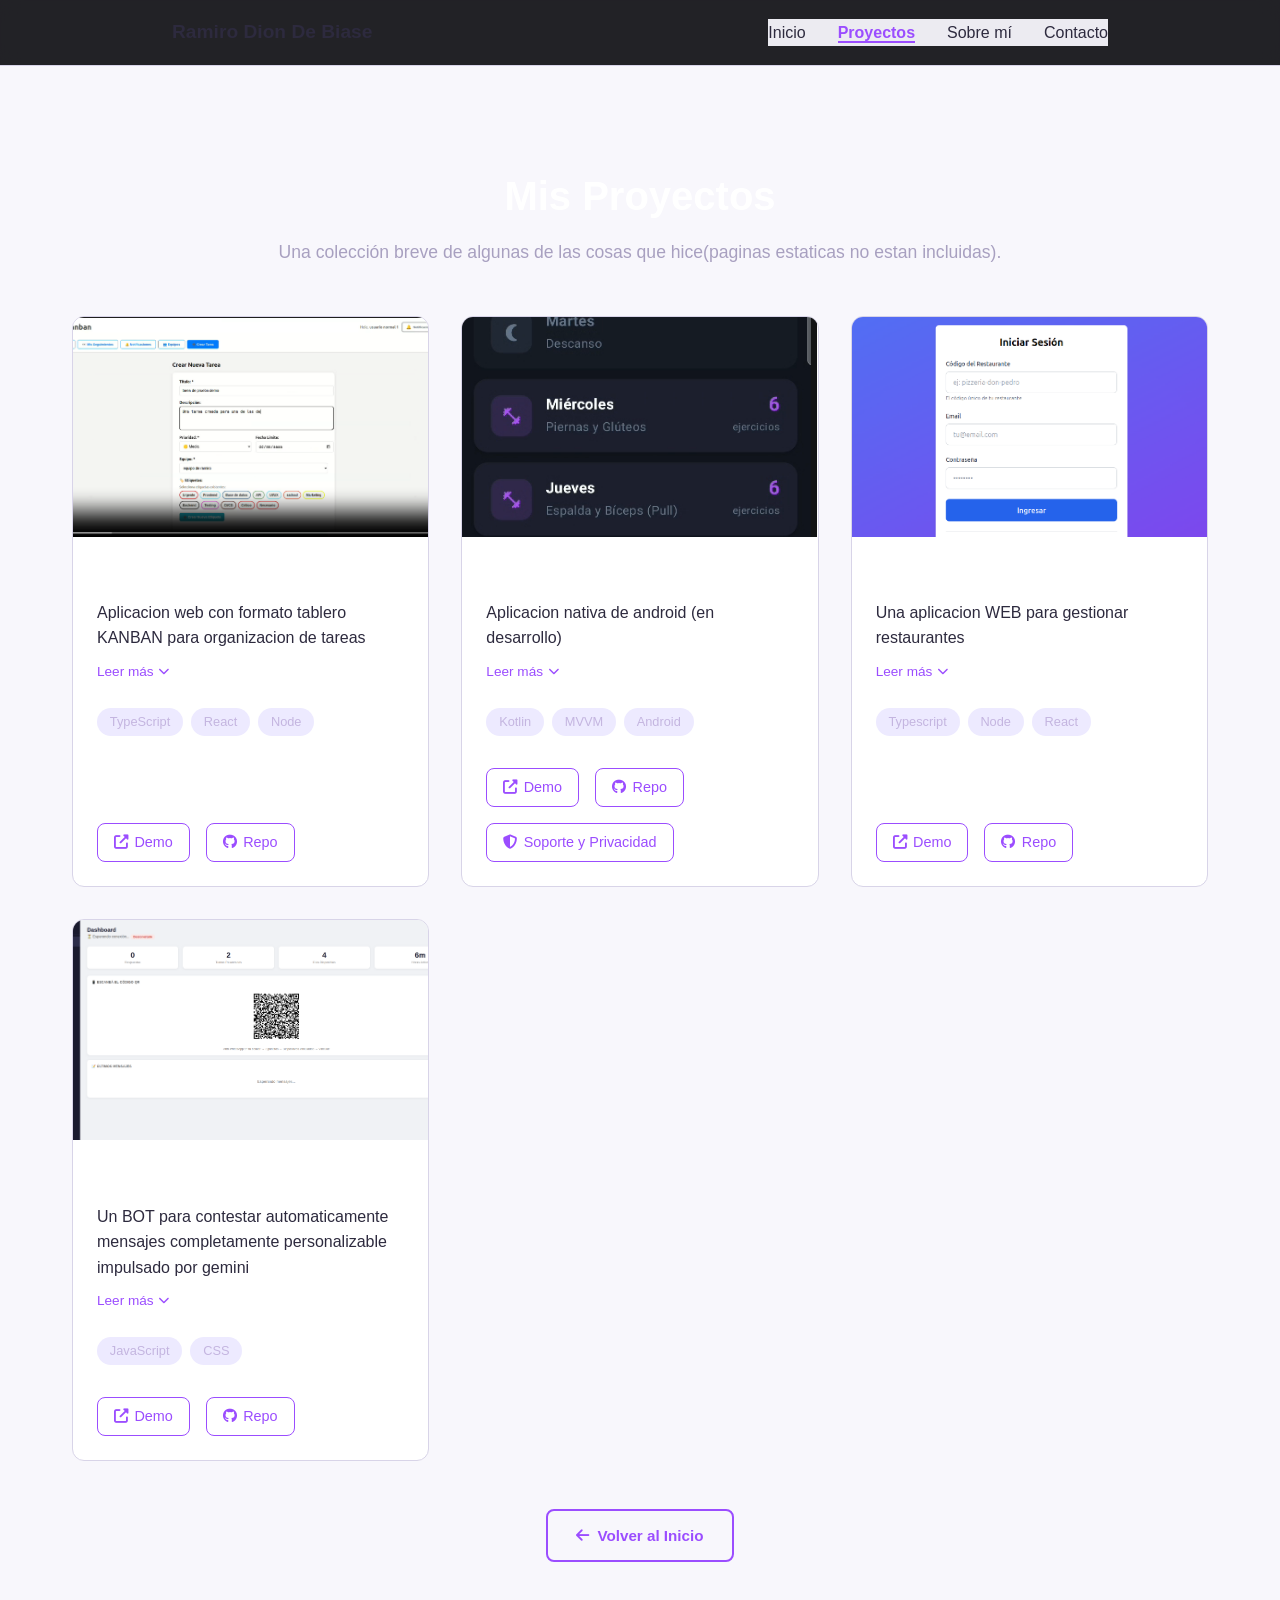
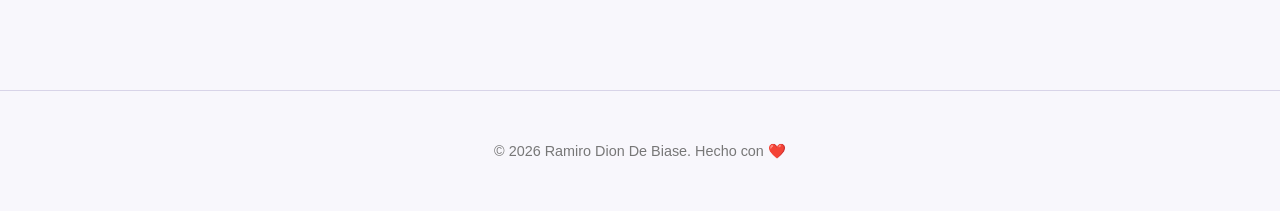
==== commit 004b7358: "Agregando soporte y privacidad de gymera" ====
--- a/proyectos.html
+++ b/proyectos.html
@@ -139,6 +139,9 @@
                                 class="link-repo">
                                 <i class="fab fa-github"></i> Repo
                             </a>
+                            <a href="soporte.html" class="link-repo">
+                                <i class="fas fa-shield-alt"></i> Soporte y Privacidad
+                            </a>
                         </div>
                     </div>
                 </article>
--- a/css/style.css
+++ b/css/style.css
@@ -632,7 +632,7 @@
   display: grid;
   grid-template-columns: repeat(auto-fill, minmax(320px, 1fr));
   gap: 2rem;
-  align-items: start;
+  align-items: stretch;
 }
 
 .proyecto-card {
@@ -641,6 +641,8 @@
   overflow: hidden;
   transition: transform var(--transition), box-shadow var(--transition);
   border: 1px solid var(--color-border);
+  display: flex;
+  flex-direction: column;
 }
 
 .proyecto-card:hover {
@@ -670,6 +672,9 @@
 
 .proyecto-info {
   padding: 1.5rem;
+  display: flex;
+  flex-direction: column;
+  flex: 1;
 }
 
 .proyecto-info h3 {
@@ -743,7 +748,8 @@
 .proyecto-links {
   display: flex;
   gap: 1rem;
-  margin-top: 1rem;
+  margin-top: auto;
+  padding-top: 1rem;
   flex-wrap: wrap;
 }
 
@@ -791,6 +797,83 @@
   width: 100%;
   height: 100%;
   object-fit: contain;
+}
+
+/* ============================================
+   MODAL DE DESCRIPCIÓN (proyectos)
+   ============================================ */
+.modal-overlay {
+  position: fixed;
+  inset: 0;
+  z-index: 200;
+  background: rgba(10, 10, 15, 0.8);
+  backdrop-filter: blur(8px);
+  -webkit-backdrop-filter: blur(8px);
+  display: flex;
+  align-items: center;
+  justify-content: center;
+  padding: 2rem;
+  opacity: 0;
+  visibility: hidden;
+  transition: opacity var(--transition), visibility var(--transition);
+}
+
+.modal-overlay.abierto {
+  opacity: 1;
+  visibility: visible;
+}
+
+.modal-contenido {
+  position: relative;
+  background: var(--color-surface);
+  border: 1px solid var(--color-border);
+  border-radius: var(--border-radius-lg);
+  padding: 2rem;
+  max-width: 640px;
+  width: 100%;
+  max-height: 85vh;
+  overflow-y: auto;
+  box-shadow: 0 20px 60px rgba(0, 0, 0, 0.5);
+  transform: translateY(20px) scale(0.97);
+  transition: transform var(--transition);
+}
+
+.modal-overlay.abierto .modal-contenido {
+  transform: translateY(0) scale(1);
+}
+
+.modal-contenido h3 {
+  margin-bottom: 1rem;
+  font-size: 1.3rem;
+}
+
+.modal-contenido p,
+.modal-descripcion p {
+  color: #a8a0c0;
+  line-height: 1.8;
+  margin-bottom: 0.8rem;
+}
+
+.modal-descripcion p:last-child {
+  margin-bottom: 0;
+}
+
+.modal-cerrar {
+  position: absolute;
+  top: 1rem;
+  right: 1rem;
+  background: none;
+  border: none;
+  color: var(--color-acento);
+  font-size: 1.5rem;
+  cursor: pointer;
+  transition: color var(--transition);
+  line-height: 1;
+  padding: 0.25rem;
+}
+
+.modal-cerrar:hover {
+  color: var(--color-acento-hover);
 }
 
 /* ============================================
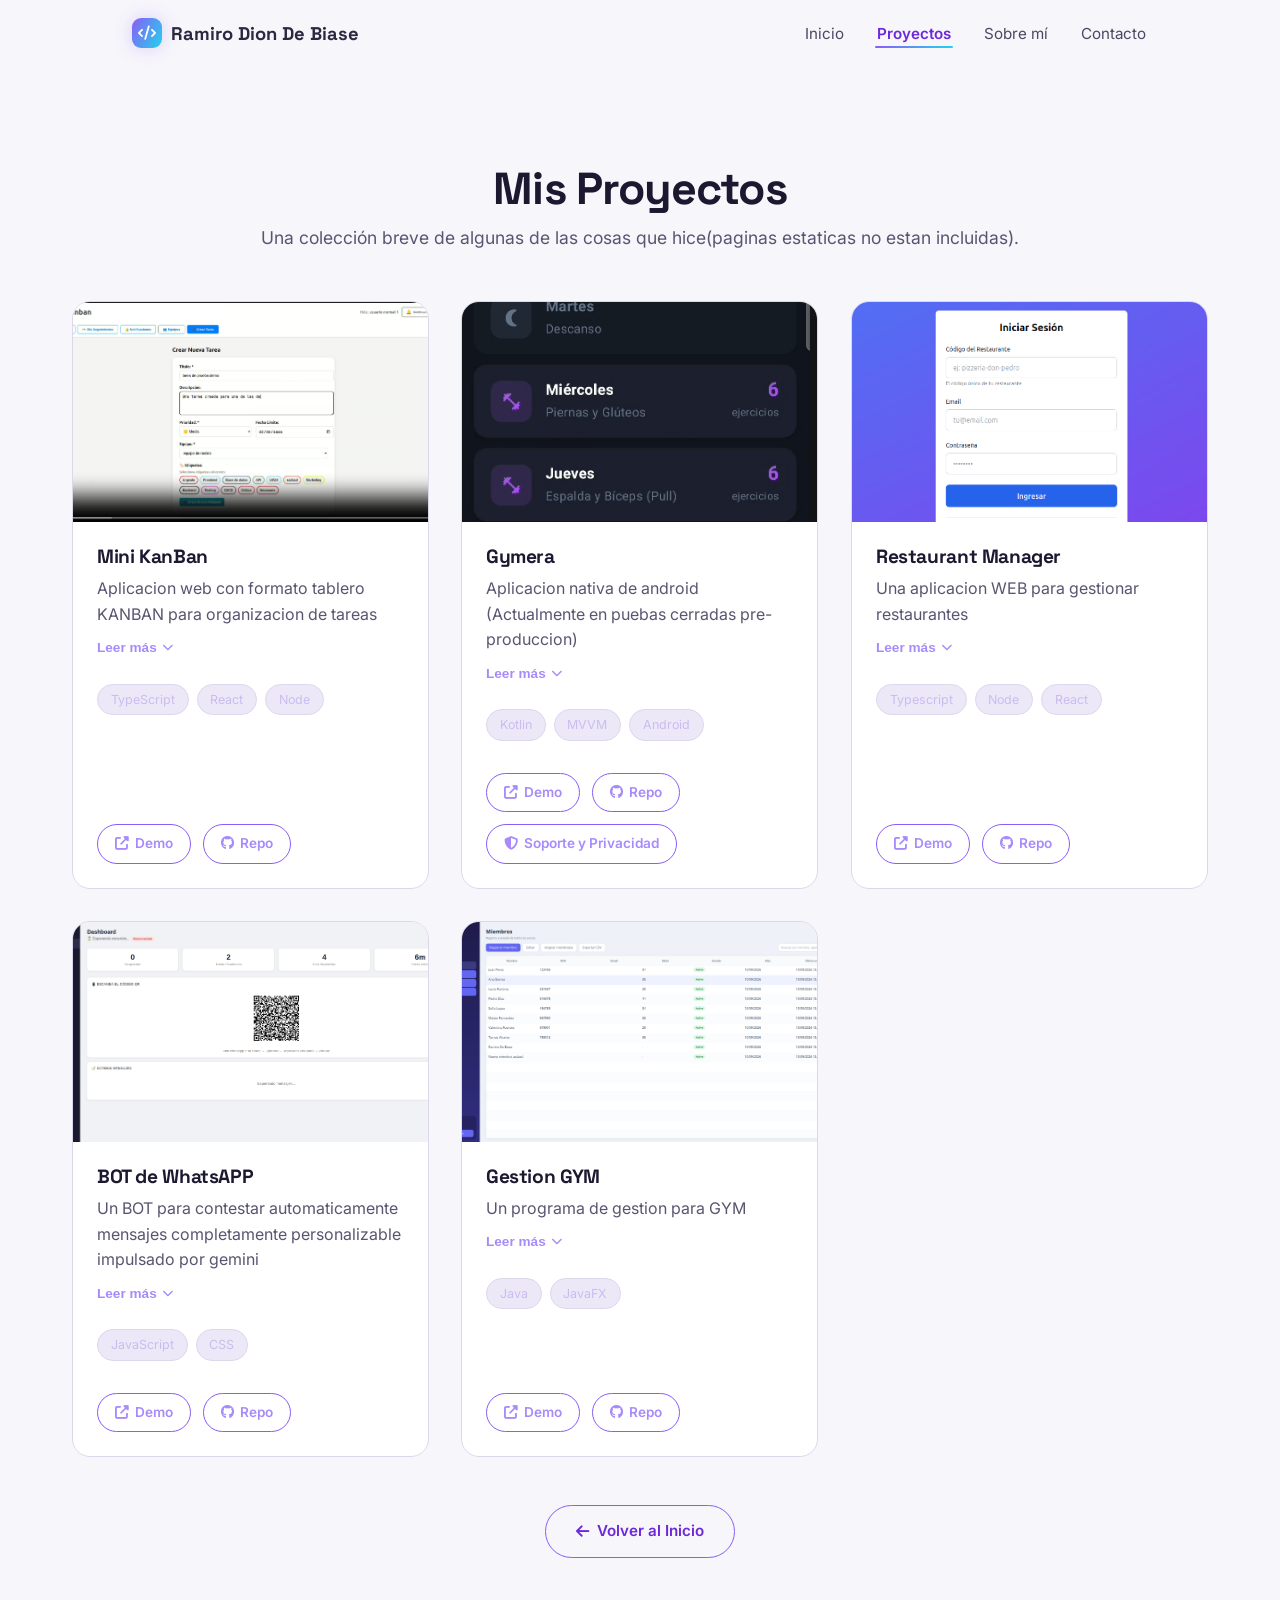
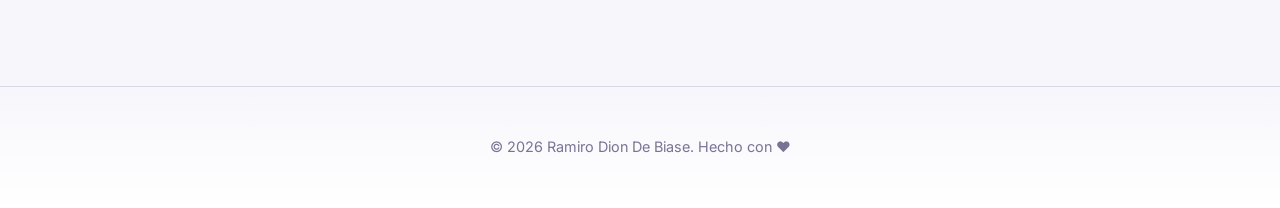
==== commit 59eeba1d: "Agregando proyecto GestionGym" ====
--- a/proyectos.html
+++ b/proyectos.html
@@ -14,6 +14,9 @@
     <title>Ramiro Dion De Biase | Proyectos</title>
     <link rel="icon" type="image/svg+xml"
         href="data:image/svg+xml,<svg xmlns='http://www.w3.org/2000/svg' viewBox='0 0 100 100'><text y='.9em' font-size='90'>💻</text></svg>">
+    <link rel="preconnect" href="https://fonts.googleapis.com">
+    <link rel="preconnect" href="https://fonts.gstatic.com" crossorigin>
+    <link href="https://fonts.googleapis.com/css2?family=Space+Grotesk:wght@400;500;600;700&family=Inter:wght@400;500;600;700&display=swap" rel="stylesheet">
     <link rel="stylesheet" href="css/style.css">
     <link rel="stylesheet" href="https://cdnjs.cloudflare.com/ajax/libs/font-awesome/6.5.1/css/all.min.css">
 </head>
@@ -21,7 +24,10 @@
 <body>
     <header>
         <nav>
-            <a href="index.html" class="logo">Ramiro Dion De Biase</a>
+            <a href="index.html" class="logo">
+                <span class="logo-mark"><i class="fas fa-code"></i></span>
+                Ramiro Dion De Biase
+            </a>
             <button class="hamburger" aria-label="Menú de navegación" aria-expanded="false">
                 <span></span><span></span><span></span>
             </button>
@@ -104,7 +110,7 @@
 
                         <!-- Descripción corta (siempre visible) -->
                         <p class="proyecto-descripcion-corta">
-                            Aplicacion nativa de android (en desarrollo)
+                            Aplicacion nativa de android (Actualmente en puebas cerradas pre-produccion)
                         </p>
 
                         <!-- Descripción larga (oculta hasta hacer clic) -->
@@ -300,6 +306,90 @@
 
                 </article>
 
+                <!-- ===== PROYECTO 5  ===== -->
+
+                <article class="proyecto-card animar-entrada">
+
+                    <div class="proyecto-video" id="contenedor-video-5">
+
+                        <video id="video-proyecto-5" poster="assets/images/GestionGym.png" loop>
+
+                            <source src="assets/videos/GrabacionGestionGym.webm" type="video/webm">
+
+                            Tu navegador no soporta el video.
+
+                        </video>
+
+                    </div>
+
+                    <div class="proyecto-info">
+
+                        <h3>Gestion GYM</h3>
+
+
+
+                        <!-- Descripción corta (siempre visible) -->
+
+                        <p class="proyecto-descripcion-corta">
+
+                            Un programa de gestion para GYM
+
+                        </p>
+
+
+
+                        <!-- Descripción larga (oculta hasta hacer clic) -->
+
+                        <div class="proyecto-descripcion-completa">
+
+                            <p>
+                                Este proyecto esta hecho a mano por mi en forma de practica usando java puro junto con javaFX para la UI, es un software bastante basico pensado para comercios chicos. Es un sistema que tuve que hacer en hora y media para un final, y lo modifique un pooc usando javaFX para que sea funcional y visualmente usable en Winodws, Linux y MAC
+
+                            </p>
+
+                        </div>
+
+
+
+                        <!-- Botón Leer más -->
+
+                        <button class="btn-leer-mas" onclick="toggleDescripcion(event, this)">
+
+                            Leer más <i class="fas fa-chevron-down"></i>
+
+                        </button>
+
+
+
+                        <div class="tags">
+
+                            <span>Java</span><span>JavaFX</span>
+
+                        </div>
+
+                        <div class="proyecto-links">
+
+                            <a href="#"
+                                onclick="abrirDemoFullscreen('contenedor-video-5', 'video-proyecto-5'); return false;"
+                                class="link-demo">
+
+                                <i class="fas fa-external-link-alt"></i> Demo
+
+                            </a>
+
+                            <a href="https://github.com/Ramadion/Gestion-GYM" target="_blank" rel="noopener" class="link-repo">
+
+                                <i class="fab fa-github"></i> Repo
+
+                            </a>
+
+                        </div>
+
+                    </div>
+
+                </article>
+
+
             </div>
 
             <!-- Botón volver al inicio -->
--- a/css/style.css
+++ b/css/style.css
@@ -1,84 +1,126 @@
-/* ============================================
+/* ============================================================
    VARIABLES
-   ============================================ */
+   ============================================================ */
 :root {
-  --color-bg: #0a0a0f;
-  --color-surface: #13111f;
-  --color-texto: #d4d0e8;
-  --color-acento: #9b4dff;
-  --color-acento-hover: #b87aff;
-  --color-tag: #1e1a2e;
-  --color-border: #2a2540;
-  --color-glow: rgba(155, 77, 255, 0.3);
-  --border-radius: 8px;
-  --border-radius-lg: 12px;
-  --max-width: 1000px;
-  --transition: 0.3s ease;
-}
-
-/* ============================================
+  --color-bg: #07060c;
+  --color-bg-2: #0d0a17;
+  --color-surface: #12101d;
+  --color-surface-2: #181527;
+  --color-texto: #e8e4f7;
+  --color-texto-suave: #a49cc6;
+  --color-texto-muted: #6f688e;
+
+  --color-acento: #8b5cf6;
+  --color-acento-2: #22d3ee;
+  --color-acento-hover: #a78bfa;
+  --grad-acento: linear-gradient(135deg, #a78bfa 0%, #8b5cf6 45%, #22d3ee 120%);
+  --grad-acento-2: linear-gradient(120deg, #8b5cf6, #22d3ee);
+
+  --color-tag: #1c1830;
+  --color-border: #27213d;
+  --color-border-hover: #4c3f78;
+  --color-glow: rgba(139, 92, 246, 0.35);
+  --color-glow-2: rgba(34, 211, 238, 0.25);
+
+  --border-radius: 12px;
+  --border-radius-lg: 18px;
+  --max-width: 1080px;
+  --transition: 0.35s cubic-bezier(0.22, 0.61, 0.36, 1);
+
+  --font-display: 'Space Grotesk', 'Segoe UI', sans-serif;
+  --font-body: 'Inter', 'Segoe UI', sans-serif;
+}
+
+/* ============================================================
    RESET & BASE
-   ============================================ */
-*, *::before, *::after {
-  margin: 0;
-  padding: 0;
-  box-sizing: border-box;
-}
-
-html {
-  scroll-behavior: smooth;
-  overflow-x: hidden;
-}
+   ============================================================ */
+*, *::before, *::after { margin: 0; padding: 0; box-sizing: border-box; }
+
+html { scroll-behavior: smooth; overflow-x: hidden; }
 
 body {
-  font-family: 'Segoe UI', Tahoma, Geneva, Verdana, sans-serif;
-  background-color: var(--color-bg);
+  font-family: var(--font-body);
+  background: var(--color-bg);
   color: var(--color-texto);
   line-height: 1.7;
   overflow-x: hidden;
+  -webkit-font-smoothing: antialiased;
+  text-rendering: optimizeLegibility;
 }
 
 h1, h2, h3, h4 {
+  font-family: var(--font-display);
   color: #ffffff;
+  letter-spacing: -0.02em;
+  line-height: 1.15;
 }
 
 h1 span { color: var(--color-acento); }
 
-h2 {
-  text-align: center;
-  font-size: 2rem;
-  margin-bottom: 3rem;
-  position: relative;
-}
-
-h2::after {
-  content: '';
-  display: block;
-  width: 60px;
+a { color: var(--color-texto); text-decoration: none; }
+
+img, video { max-width: 100%; height: auto; }
+
+::selection { background: rgba(139, 92, 246, 0.35); color: #fff; }
+
+/* ---- Custom scrollbar ---- */
+::-webkit-scrollbar { width: 11px; }
+::-webkit-scrollbar-track { background: var(--color-bg); }
+::-webkit-scrollbar-thumb {
+  background: linear-gradient(var(--color-acento), var(--color-acento-2));
+  border-radius: 10px;
+  border: 3px solid var(--color-bg);
+}
+::-webkit-scrollbar-thumb:hover { background: var(--color-acento-hover); }
+
+/* ---- Texto con gradiente animado ---- */
+.gradiente-texto {
+  background: var(--grad-acento-2);
+  background-size: 200% auto;
+  -webkit-background-clip: text;
+  background-clip: text;
+  -webkit-text-fill-color: transparent;
+  color: transparent;
+  animation: brillar 6s linear infinite;
+}
+
+@keyframes brillar {
+  to { background-position: 200% center; }
+}
+
+/* ---- Barra de progreso de scroll ---- */
+#progreso-scroll {
+  position: fixed;
+  top: 0;
+  left: 0;
   height: 3px;
-  background: var(--color-acento);
-  margin: 0.5rem auto 0;
-  border-radius: 2px;
-}
-
-a { color: var(--color-texto); text-decoration: none; }
-
-img, video {
-  max-width: 100%;
-  height: auto;
-}
-
-/* ============================================
+  width: 0%;
+  background: var(--grad-acento-2);
+  z-index: 1000;
+  box-shadow: 0 0 12px var(--color-glow);
+  transition: width 0.1s linear;
+}
+
+/* ---- Cursor personalizado ---- */
+/* (eliminado a pedido del usuario) */
+
+/* ============================================================
    HEADER & NAV
-   ============================================ */
+   ============================================================ */
 header {
-  background: rgba(10, 10, 15, 0.9);
-  backdrop-filter: blur(10px);
-  -webkit-backdrop-filter: blur(10px);
   position: sticky;
   top: 0;
   z-index: 100;
+  transition: background var(--transition), border-color var(--transition), box-shadow var(--transition);
+  border-bottom: 1px solid transparent;
+}
+
+header.scrolled {
+  background: rgba(10, 8, 18, 0.72);
+  backdrop-filter: blur(16px) saturate(140%);
+  -webkit-backdrop-filter: blur(16px) saturate(140%);
   border-bottom: 1px solid var(--color-border);
+  box-shadow: 0 10px 40px rgba(0, 0, 0, 0.35);
 }
 
 nav {
@@ -87,24 +129,44 @@
   align-items: center;
   max-width: var(--max-width);
   margin: 0 auto;
-  padding: 1rem 2rem;
+  padding: 1.1rem 2rem;
 }
 
 .logo {
+  font-family: var(--font-display);
   font-weight: 700;
-  font-size: 1.2rem;
+  font-size: 1.15rem;
   white-space: nowrap;
+  display: inline-flex;
+  align-items: center;
+  gap: 0.55rem;
+}
+
+.logo .logo-mark {
+  display: inline-grid;
+  place-items: center;
+  width: 30px;
+  height: 30px;
+  border-radius: 9px;
+  background: var(--grad-acento-2);
+  color: #fff;
+  font-size: 0.9rem;
+  box-shadow: 0 0 18px var(--color-glow);
 }
 
 .nav-links {
   list-style: none;
   display: flex;
-  gap: 2rem;
+  gap: 1.75rem;
+  align-items: center;
 }
 
 .nav-links a {
   position: relative;
-  padding-bottom: 2px;
+  padding: 0.35rem 0.15rem;
+  font-size: 0.95rem;
+  color: var(--color-texto-suave);
+  transition: color var(--transition);
 }
 
 .nav-links a::after {
@@ -114,24 +176,16 @@
   left: 0;
   width: 0;
   height: 2px;
-  background: var(--color-acento);
+  border-radius: 2px;
+  background: var(--grad-acento-2);
   transition: width var(--transition);
 }
 
+.nav-links a:hover { color: #fff; }
 .nav-links a:hover::after,
-.nav-links a.activo::after {
-  width: 100%;
-}
-
-.nav-links a:hover {
-  color: var(--color-acento);
-  transition: color var(--transition);
-}
-
-.nav-links a.activo {
-  color: var(--color-acento);
-  font-weight: 600;
-}
+.nav-links a.activo::after { width: 100%; }
+
+.nav-links a.activo { color: var(--color-acento-hover); font-weight: 600; }
 
 /* ---- Hamburger ---- */
 .hamburger {
@@ -144,7 +198,6 @@
   padding: 4px;
   z-index: 101;
 }
-
 .hamburger span {
   display: block;
   width: 26px;
@@ -154,27 +207,17 @@
   transition: all var(--transition);
   transform-origin: center;
 }
-
-.hamburger[aria-expanded="true"] span:nth-child(1) {
-  transform: translateY(7.5px) rotate(45deg);
-}
-
-.hamburger[aria-expanded="true"] span:nth-child(2) {
-  opacity: 0;
-}
-
-.hamburger[aria-expanded="true"] span:nth-child(3) {
-  transform: translateY(-7.5px) rotate(-45deg);
-}
-
-/* ============================================
+.hamburger[aria-expanded="true"] span:nth-child(1) { transform: translateY(7.5px) rotate(45deg); }
+.hamburger[aria-expanded="true"] span:nth-child(2) { opacity: 0; }
+.hamburger[aria-expanded="true"] span:nth-child(3) { transform: translateY(-7.5px) rotate(-45deg); }
+
+/* ============================================================
    HERO
-   ============================================ */
+   ============================================================ */
 #inicio {
   position: relative;
   width: 100%;
-  height: 100vh;
-  min-height: 600px;
+  min-height: 100vh;
   display: flex;
   align-items: center;
   justify-content: center;
@@ -182,12 +225,7 @@
   overflow: hidden;
 }
 
-.hero-carousel {
-  position: absolute;
-  inset: 0;
-  z-index: 0;
-}
-
+.hero-carousel { position: absolute; inset: 0; z-index: 0; }
 .carousel-slide {
   position: absolute;
   inset: 0;
@@ -195,173 +233,406 @@
   background-position: center;
   background-repeat: no-repeat;
   opacity: 0;
-  transition: opacity 1.2s ease-in-out;
-}
-
-.carousel-slide.active { opacity: 1; }
+  transform: scale(1.06);
+  transition: opacity 1.4s ease-in-out, transform 7s ease-in-out;
+}
+.carousel-slide.active { opacity: 1; transform: scale(1); }
 
 .hero-overlay {
   position: absolute;
   inset: 0;
-  background: linear-gradient(135deg,
-    rgba(10, 10, 15, 0.85) 0%,
-    rgba(30, 20, 50, 0.75) 50%,
-    rgba(10, 10, 15, 0.85) 100%);
+  background:
+    radial-gradient(ellipse at 20% 20%, rgba(139, 92, 246, 0.18), transparent 50%),
+    radial-gradient(ellipse at 80% 70%, rgba(34, 211, 238, 0.14), transparent 50%),
+    linear-gradient(135deg, rgba(7, 6, 12, 0.92) 0%, rgba(20, 12, 40, 0.82) 50%, rgba(7, 6, 12, 0.92) 100%);
   z-index: 1;
 }
 
 .hero-fade-bottom {
   position: absolute;
-  bottom: 0;
-  left: 0;
+  bottom: 0; left: 0;
   width: 100%;
-  height: 120px;
+  height: 140px;
   background: linear-gradient(to bottom, transparent 0%, var(--color-bg) 100%);
   z-index: 2;
 }
 
+/* ---- Orbes animados ---- */
+.orbs { position: absolute; inset: 0; z-index: 1; overflow: hidden; }
+.orb {
+  position: absolute;
+  border-radius: 50%;
+  filter: blur(70px);
+  opacity: 0.5;
+  will-change: transform;
+}
+.orb-1 {
+  width: 420px; height: 420px;
+  background: rgba(139, 92, 246, 0.55);
+  top: -80px; left: -100px;
+  animation: flotar-1 16s ease-in-out infinite;
+}
+.orb-2 {
+  width: 360px; height: 360px;
+  background: rgba(34, 211, 238, 0.4);
+  bottom: -60px; right: -80px;
+  animation: flotar-2 20s ease-in-out infinite;
+}
+.orb-3 {
+  width: 260px; height: 260px;
+  background: rgba(236, 72, 153, 0.35);
+  top: 40%; left: 60%;
+  animation: flotar-1 24s ease-in-out infinite reverse;
+}
+
+@keyframes flotar-1 {
+  0%, 100% { transform: translate(0, 0) scale(1); }
+  50% { transform: translate(60px, 40px) scale(1.15); }
+}
+@keyframes flotar-2 {
+  0%, 100% { transform: translate(0, 0) scale(1); }
+  50% { transform: translate(-50px, -40px) scale(1.1); }
+}
+
+#particles-canvas { position: absolute; inset: 0; z-index: 2; pointer-events: none; }
+
 .hero-content {
   position: relative;
   z-index: 3;
-  max-width: 800px;
+  max-width: 820px;
   padding: 2rem;
 }
 
+.hero-badge {
+  display: inline-flex;
+  align-items: center;
+  gap: 0.5rem;
+  padding: 0.4rem 1rem;
+  border-radius: 100px;
+  background: rgba(139, 92, 246, 0.12);
+  border: 1px solid rgba(139, 92, 246, 0.35);
+  color: var(--color-acento-hover);
+  font-size: 0.82rem;
+  font-weight: 600;
+  margin-bottom: 1.5rem;
+  letter-spacing: 0.02em;
+}
+.hero-badge .dot {
+  width: 8px; height: 8px;
+  border-radius: 50%;
+  background: #22c55e;
+  box-shadow: 0 0 0 0 rgba(34, 197, 94, 0.6);
+  animation: pulso 2s infinite;
+}
+@keyframes pulso {
+  0% { box-shadow: 0 0 0 0 rgba(34, 197, 94, 0.6); }
+  70% { box-shadow: 0 0 0 8px rgba(34, 197, 94, 0); }
+  100% { box-shadow: 0 0 0 0 rgba(34, 197, 94, 0); }
+}
+
 .hero-content h1 {
-  font-size: 3.5rem;
-  margin-bottom: 0.5rem;
-  text-shadow: 0 2px 20px rgba(0, 0, 0, 0.5);
+  font-size: 4rem;
+  font-weight: 700;
+  margin-bottom: 0.75rem;
+  text-shadow: 0 4px 40px rgba(0, 0, 0, 0.6);
 }
 
 .subtitle {
-  font-size: 1.5rem;
-  color: #c4b5e0;
-  margin-bottom: 0.5rem;
-  text-shadow: 0 2px 10px rgba(0, 0, 0, 0.5);
-  min-height: 2.2rem;
-}
+  font-family: var(--font-display);
+  font-size: 1.75rem;
+  font-weight: 600;
+  color: #cbbff0;
+  margin-bottom: 0.75rem;
+  min-height: 2.4rem;
+}
+.subtitle .cursor-tipeo {
+  display: inline-block;
+  width: 3px;
+  height: 1.1em;
+  margin-left: 4px;
+  background: var(--color-acento-2);
+  vertical-align: -0.15em;
+  animation: parpadeo 0.9s step-end infinite;
+}
+@keyframes parpadeo { 0%, 100% { opacity: 1; } 50% { opacity: 0; } }
 
 .hero-content .tagline {
-  font-size: 1.1rem;
-  color: #a8a0c0;
-  margin-bottom: 2rem;
-}
-
-/* ---- Partículas del hero ---- */
-#particles-canvas {
-  position: absolute;
-  inset: 0;
-  z-index: 1;
-  pointer-events: none;
-}
-
-/* ============================================
-   BOTONES
-   ============================================ */
+  font-size: 1.15rem;
+  color: var(--color-texto-suave);
+  margin-bottom: 2.2rem;
+  max-width: 560px;
+  margin-left: auto;
+  margin-right: auto;
+}
+
 .hero-buttons {
   display: flex;
   gap: 1rem;
   justify-content: center;
   flex-wrap: wrap;
-  margin-top: 2rem;
-}
-
+  margin-bottom: 2rem;
+}
+
+/* ---- Redes sociales del hero ---- */
+.hero-social {
+  display: flex;
+  justify-content: center;
+  gap: 1rem;
+}
+.hero-social a {
+  display: grid;
+  place-items: center;
+  width: 44px;
+  height: 44px;
+  border-radius: 50%;
+  background: rgba(255, 255, 255, 0.04);
+  border: 1px solid var(--color-border);
+  color: var(--color-texto-suave);
+  font-size: 1.1rem;
+  transition: all var(--transition);
+}
+.hero-social a:hover {
+  color: #fff;
+  border-color: var(--color-acento);
+  background: rgba(139, 92, 246, 0.15);
+  transform: translateY(-4px);
+  box-shadow: 0 10px 24px var(--color-glow);
+}
+
+/* ---- Scroll indicator ---- */
+.scroll-indicator {
+  position: absolute;
+  bottom: 2.2rem;
+  left: 50%;
+  transform: translateX(-50%);
+  z-index: 3;
+  display: flex;
+  flex-direction: column;
+  align-items: center;
+  gap: 0.5rem;
+  color: var(--color-texto-suave);
+  font-size: 0.72rem;
+  letter-spacing: 0.15em;
+  text-transform: uppercase;
+}
+.scroll-indicator .mouse {
+  width: 24px;
+  height: 38px;
+  border: 2px solid var(--color-texto-suave);
+  border-radius: 14px;
+  position: relative;
+}
+.scroll-indicator .mouse::after {
+  content: '';
+  position: absolute;
+  top: 7px; left: 50%;
+  width: 4px; height: 7px;
+  margin-left: -2px;
+  border-radius: 4px;
+  background: var(--color-acento-2);
+  animation: rueda 1.6s ease infinite;
+}
+@keyframes rueda {
+  0% { opacity: 1; transform: translateY(0); }
+  100% { opacity: 0; transform: translateY(12px); }
+}
+
+/* ============================================================
+   BOTONES
+   ============================================================ */
 .btn {
-  background: var(--color-acento);
-  color: #ffffff;
-  padding: 0.7rem 1.8rem;
-  border-radius: var(--border-radius);
+  position: relative;
+  overflow: hidden;
+  background: var(--grad-acento-2);
+  background-size: 180% auto;
+  color: #fff;
+  padding: 0.8rem 1.9rem;
+  border-radius: 100px;
   font-weight: 600;
-  transition: transform var(--transition), box-shadow var(--transition);
-  display: inline-block;
+  font-size: 0.95rem;
+  display: inline-flex;
+  align-items: center;
+  gap: 0.5rem;
   cursor: pointer;
   border: none;
-  font-size: 0.95rem;
-}
-
+  transition: transform var(--transition), box-shadow var(--transition), background-position 0.5s ease;
+  box-shadow: 0 8px 24px var(--color-glow);
+}
 .btn:hover {
-  transform: translateY(-2px);
-  box-shadow: 0 5px 15px var(--color-glow);
-}
+  transform: translateY(-3px);
+  background-position: right center;
+  box-shadow: 0 14px 34px var(--color-glow);
+}
+.btn::after {
+  content: '';
+  position: absolute;
+  top: 0; left: -80%;
+  width: 50%; height: 100%;
+  background: linear-gradient(120deg, transparent, rgba(255, 255, 255, 0.35), transparent);
+  transform: skewX(-20deg);
+  transition: left 0.6s ease;
+}
+.btn:hover::after { left: 130%; }
 
 .btn-outline {
   background: transparent;
-  border: 2px solid var(--color-acento);
-  color: var(--color-acento);
-}
-
+  border: 1.5px solid var(--color-acento);
+  color: var(--color-acento-hover);
+  box-shadow: none;
+}
 .btn-outline:hover {
-  background: var(--color-acento);
+  background: rgba(139, 92, 246, 0.12);
   color: #fff;
-}
-
-/* ============================================
+  box-shadow: 0 10px 30px var(--color-glow);
+}
+
+/* ============================================================
+   SECCIONES (cabeceras)
+   ============================================================ */
+section { position: relative; }
+
+.seccion-cabecera {
+  text-align: center;
+  margin-bottom: 3.2rem;
+}
+.seccion-etiqueta {
+  display: inline-block;
+  font-size: 0.78rem;
+  font-weight: 700;
+  letter-spacing: 0.18em;
+  text-transform: uppercase;
+  color: var(--color-acento-2);
+  margin-bottom: 0.6rem;
+}
+h2 {
+  text-align: center;
+  font-size: 2.4rem;
+  margin-bottom: 0;
+  position: relative;
+}
+h2::after {
+  content: '';
+  display: block;
+  width: 70px;
+  height: 4px;
+  border-radius: 3px;
+  background: var(--grad-acento-2);
+  margin: 0.9rem auto 0;
+  box-shadow: 0 0 14px var(--color-glow);
+}
+
+/* ============================================================
    SOBRE MÍ
-   ============================================ */
-#sobre-mi {
-  padding: 8rem 2rem;
+   ============================================================ */
+#sobre-mi { padding: 7rem 2rem; max-width: var(--max-width); margin: 0 auto; }
+
+.sobre-mi-content {
+  display: flex;
+  gap: 3.5rem;
+  align-items: center;
+  flex-wrap: wrap;
+  justify-content: center;
+}
+
+.perfil-img {
+  width: 220px;
+  height: 220px;
+  border-radius: 50%;
+  object-fit: cover;
+  flex-shrink: 0;
+  position: relative;
+  border: 3px solid transparent;
+  background:
+    linear-gradient(var(--color-bg), var(--color-bg)) padding-box,
+    var(--grad-acento-2) border-box;
+  box-shadow: 0 0 0 6px rgba(139, 92, 246, 0.12), 0 0 50px var(--color-glow);
+  transition: transform var(--transition), box-shadow var(--transition);
+}
+.perfil-img:hover {
+  transform: scale(1.04);
+  box-shadow: 0 0 0 8px rgba(139, 92, 246, 0.18), 0 0 70px var(--color-glow);
+}
+
+.sobre-mi-texto { flex: 1; min-width: 280px; }
+.sobre-mi-texto p { margin-bottom: 1rem; color: var(--color-texto-suave); }
+
+.stack-list {
+  list-style: none;
+  display: flex;
+  flex-wrap: wrap;
+  gap: 0.6rem;
+  margin: 1rem 0 1.5rem;
+}
+.stack-list li {
+  background: var(--color-surface);
+  padding: 0.35rem 1rem;
+  border-radius: 100px;
+  font-size: 0.88rem;
+  color: var(--color-texto);
+  border: 1px solid var(--color-border);
+  transition: all var(--transition);
+  cursor: default;
+}
+.stack-list li:hover {
+  border-color: var(--color-acento);
+  background: rgba(139, 92, 246, 0.12);
+  color: #fff;
+  transform: translateY(-2px);
+  box-shadow: 0 6px 18px var(--color-glow);
+}
+
+/* ============================================================
+   STATS (contadores)
+   ============================================================ */
+#stats {
+  padding: 3rem 2rem 5rem;
   max-width: var(--max-width);
   margin: 0 auto;
 }
-
-.sobre-mi-content {
-  display: flex;
-  gap: 3rem;
-  align-items: center;
-  flex-wrap: wrap;
-}
-
-.perfil-img {
-  width: 200px;
-  height: 200px;
-  border-radius: 50%;
-  object-fit: cover;
-  border: 3px solid var(--color-acento);
-  flex-shrink: 0;
-}
-
-.sobre-mi-texto { flex: 1; min-width: 280px; }
-
-.sobre-mi-texto p { margin-bottom: 1rem; }
-
-.stack-list {
-  list-style: none;
-  display: flex;
-  flex-wrap: wrap;
-  gap: 0.8rem;
-  margin: 1rem 0;
-}
-
-.stack-list li {
+.stats-grid {
+  display: grid;
+  grid-template-columns: repeat(auto-fit, minmax(160px, 1fr));
+  gap: 1.25rem;
+}
+.stat-item {
   background: var(--color-surface);
-  padding: 0.3rem 1rem;
-  border-radius: 20px;
+  border: 1px solid var(--color-border);
+  border-radius: var(--border-radius-lg);
+  padding: 2rem 1rem;
+  text-align: center;
+  transition: all var(--transition);
+}
+.stat-item:hover {
+  border-color: var(--color-acento);
+  box-shadow: 0 12px 30px var(--color-glow);
+  transform: translateY(-4px);
+}
+.stat-num {
+  font-family: var(--font-display);
+  font-size: 2.8rem;
+  font-weight: 700;
+  background: var(--grad-acento-2);
+  -webkit-background-clip: text;
+  background-clip: text;
+  -webkit-text-fill-color: transparent;
+}
+.stat-label {
+  color: var(--color-texto-suave);
   font-size: 0.9rem;
-  border: 1px solid var(--color-border);
-  transition: border-color var(--transition), background var(--transition);
-}
-
-.stack-list li:hover {
-  border-color: var(--color-acento);
-  background: rgba(155, 77, 255, 0.1);
-}
-
-/* ============================================
+  margin-top: 0.3rem;
+}
+
+/* ============================================================
    EXPERIENCIA / TIMELINE
-   ============================================ */
-#experiencia {
-  padding: 6rem 2rem;
-  max-width: var(--max-width);
+   ============================================================ */
+#experiencia { padding: 6rem 2rem; max-width: var(--max-width); margin: 0 auto; }
+
+.timeline {
+  position: relative;
+  padding-left: 2rem;
+  max-width: 720px;
   margin: 0 auto;
 }
-
-.timeline {
-  position: relative;
-  padding-left: 2rem;
-  max-width: 700px;
-  margin: 0 auto;
-}
-
 .timeline::before {
   content: '';
   position: absolute;
@@ -369,158 +640,179 @@
   left: 0;
   width: 2px;
   height: 100%;
-  background: linear-gradient(to bottom, var(--color-acento), transparent);
-}
-
+  background: linear-gradient(to bottom, var(--color-acento), var(--color-acento-2), transparent);
+}
 .timeline-item {
   position: relative;
-  padding-bottom: 2.5rem;
-}
-
+  padding: 0 0 2.5rem 2rem;
+}
 .timeline-item:last-child { padding-bottom: 0; }
-
 .timeline-item::before {
   content: '';
   position: absolute;
   left: -2.35rem;
   top: 0.3rem;
-  width: 12px;
-  height: 12px;
+  width: 14px;
+  height: 14px;
   border-radius: 50%;
-  background: var(--color-acento);
-  border: 2px solid var(--color-bg);
-  box-shadow: 0 0 0 2px var(--color-acento);
-}
-
-.timeline-item h3 {
-  font-size: 1.1rem;
-  margin-bottom: 0.2rem;
-}
-
+  background: var(--color-bg);
+  border: 3px solid var(--color-acento);
+  box-shadow: 0 0 0 0 rgba(139, 92, 246, 0.5);
+  animation: pulso-punto 2.4s infinite;
+}
+@keyframes pulso-punto {
+  0% { box-shadow: 0 0 0 0 rgba(139, 92, 246, 0.5); }
+  70% { box-shadow: 0 0 0 9px rgba(139, 92, 246, 0); }
+  100% { box-shadow: 0 0 0 0 rgba(139, 92, 246, 0); }
+}
+
+.timeline-item h3 { font-size: 1.2rem; margin-bottom: 0.2rem; }
 .timeline-item .timeline-date {
   font-size: 0.85rem;
-  color: var(--color-acento);
+  font-weight: 600;
+  color: var(--color-acento-2);
   margin-bottom: 0.4rem;
-  display: block;
-}
-
-.timeline-item p {
-  color: #a8a0c0;
-  font-size: 0.95rem;
-}
-
-/* ============================================
+  display: inline-block;
+}
+.timeline-item p { color: var(--color-texto-suave); font-size: 0.95rem; }
+
+/* ============================================================
    EDUCACIÓN
-   ============================================ */
-#educacion {
-  padding: 6rem 2rem;
-  max-width: var(--max-width);
-  margin: 0 auto;
-}
+   ============================================================ */
+#educacion { padding: 6rem 2rem; max-width: var(--max-width); margin: 0 auto; }
 
 .educacion-grid {
   display: grid;
-  grid-template-columns: repeat(auto-fit, minmax(280px, 1fr));
+  grid-template-columns: repeat(auto-fit, minmax(240px, 1fr));
   gap: 1.5rem;
 }
-
 .educacion-card {
+  position: relative;
   background: var(--color-surface);
   border: 1px solid var(--color-border);
   border-radius: var(--border-radius-lg);
-  padding: 1.5rem;
-  transition: transform var(--transition), border-color var(--transition);
-}
-
+  padding: 1.7rem;
+  transition: all var(--transition);
+  overflow: hidden;
+}
+.educacion-card::before {
+  content: '';
+  position: absolute;
+  inset: 0;
+  background: radial-gradient(600px circle at var(--mx, 50%) var(--my, 50%), rgba(139, 92, 246, 0.12), transparent 45%);
+  opacity: 0;
+  transition: opacity var(--transition);
+}
+.educacion-card:hover::before { opacity: 1; }
 .educacion-card:hover {
-  transform: translateY(-4px);
-  border-color: var(--color-acento);
-}
-
-.educacion-card h3 {
-  font-size: 1rem;
-  margin-bottom: 0.3rem;
-}
-
-.educacion-card .edu-institucion {
-  color: var(--color-acento);
-  font-size: 0.9rem;
-  margin-bottom: 0.3rem;
-}
-
-.educacion-card .edu-fecha {
-  color: #777;
-  font-size: 0.85rem;
-}
-
-/* ============================================
-   SKILLS VISUALES (barras de progreso)
-   ============================================ */
-#skills {
-  padding: 6rem 2rem;
-  max-width: var(--max-width);
-  margin: 0 auto;
-}
-
-.skills-categoria {
-  margin-bottom: 2.5rem;
-}
-
+  transform: translateY(-6px);
+  border-color: var(--color-border-hover);
+  box-shadow: 0 14px 40px rgba(0, 0, 0, 0.35);
+}
+.educacion-card h3 { font-size: 1.05rem; margin-bottom: 0.3rem; }
+.educacion-card .edu-institucion { color: var(--color-acento-hover); font-size: 0.9rem; margin-bottom: 0.3rem; font-weight: 600; }
+.educacion-card .edu-fecha { color: var(--color-texto-muted); font-size: 0.85rem; }
+
+/* ============================================================
+   SKILLS
+   ============================================================ */
+#skills { padding: 6rem 2rem; max-width: var(--max-width); margin: 0 auto; }
+
+.skills-categoria { margin-bottom: 2.75rem; }
 .skills-categoria h3 {
   font-size: 1.1rem;
-  margin-bottom: 1rem;
-  color: var(--color-acento);
+  margin-bottom: 1.1rem;
+  color: var(--color-acento-hover);
+  display: flex;
+  align-items: center;
+  gap: 0.6rem;
+}
+.skills-categoria h3::after {
+  content: '';
+  flex: 1;
+  height: 1px;
+  background: linear-gradient(to right, var(--color-border), transparent);
 }
 
 .skills-grid {
   display: grid;
-  grid-template-columns: repeat(auto-fit, minmax(250px, 1fr));
-  gap: 1rem;
-}
-
-.skill-item {
-  display: flex;
-  flex-direction: column;
-  gap: 0.3rem;
-}
-
+  grid-template-columns: repeat(auto-fit, minmax(240px, 1fr));
+  gap: 1.3rem 2rem;
+}
+
+.skill-item { display: flex; flex-direction: column; gap: 0.4rem; }
 .skill-item .skill-header {
   display: flex;
   justify-content: space-between;
   font-size: 0.9rem;
-}
-
+  font-weight: 500;
+}
+.skill-item .skill-header span:last-child { color: var(--color-acento-2); font-weight: 700; }
 .skill-item .skill-bar {
-  height: 6px;
+  height: 8px;
   background: var(--color-tag);
-  border-radius: 3px;
+  border-radius: 6px;
   overflow: hidden;
-}
-
+  position: relative;
+}
 .skill-item .skill-fill {
   height: 100%;
-  border-radius: 3px;
-  background: linear-gradient(90deg, var(--color-acento), var(--color-acento-hover));
-  transition: width 1s ease;
+  border-radius: 6px;
+  background: var(--grad-acento-2);
+  transition: width 1.2s cubic-bezier(0.22, 0.61, 0.36, 1);
   width: 0;
-}
-
-/* Clase para que IntersectionObserver active la animación */
+  position: relative;
+}
+.skill-fill::after {
+  content: '';
+  position: absolute;
+  inset: 0;
+  background: linear-gradient(120deg, transparent 30%, rgba(255, 255, 255, 0.35) 50%, transparent 70%);
+  background-size: 200% 100%;
+  animation: brillar-barra 2.4s linear infinite;
+}
+@keyframes brillar-barra { to { background-position: -200% 0; } }
 .skill-fill.animate { width: var(--pct); }
 
-/* ============================================
+/* ============================================================
+   MARQUEE (cinta de tecnologías)
+   ============================================================ */
+.marquee {
+  overflow: hidden;
+  padding: 1.2rem 0;
+  border-top: 1px solid var(--color-border);
+  border-bottom: 1px solid var(--color-border);
+  background: var(--color-surface);
+  margin: 1rem 0;
+}
+.marquee-track {
+  display: flex;
+  gap: 3rem;
+  width: max-content;
+  animation: desplazar 30s linear infinite;
+  padding-right: 3rem;
+}
+.marquee:hover .marquee-track { animation-play-state: paused; }
+.marquee-track span {
+  font-family: var(--font-display);
+  font-size: 1.3rem;
+  font-weight: 600;
+  color: var(--color-texto-muted);
+  white-space: nowrap;
+  transition: color var(--transition);
+}
+.marquee-track span i { color: var(--color-acento); margin-right: 0.5rem; }
+.marquee-track span:hover { color: #fff; }
+@keyframes desplazar {
+  from { transform: translateX(0); }
+  to { transform: translateX(-50%); }
+}
+
+/* ============================================================
    CONTACTO
-   ============================================ */
-#contacto {
-  padding: 6rem 2rem;
-  max-width: var(--max-width);
-  margin: 0 auto;
-}
-
-#contacto p {
-  text-align: center;
-  margin-bottom: 1rem;
-}
+   ============================================================ */
+#contacto { padding: 6rem 2rem 5rem; max-width: var(--max-width); margin: 0 auto; }
+#contacto > p { text-align: center; color: var(--color-texto-suave); margin-bottom: 1rem; }
 
 .contacto-wrapper {
   display: grid;
@@ -530,125 +822,82 @@
   margin-top: 2rem;
 }
 
-.contacto-form {
-  display: flex;
-  flex-direction: column;
-  gap: 1rem;
-}
-
+.contacto-form { display: flex; flex-direction: column; gap: 1rem; }
 .contacto-form input,
 .contacto-form textarea {
   width: 100%;
-  padding: 0.8rem 1rem;
+  padding: 0.9rem 1.1rem;
   background: var(--color-surface);
   border: 1px solid var(--color-border);
   border-radius: var(--border-radius);
   color: var(--color-texto);
   font-family: inherit;
   font-size: 0.95rem;
-  transition: border-color var(--transition);
-}
-
+  transition: border-color var(--transition), box-shadow var(--transition), background var(--transition);
+}
 .contacto-form input:focus,
 .contacto-form textarea:focus {
   outline: none;
   border-color: var(--color-acento);
-}
-
-.contacto-form textarea {
-  min-height: 120px;
-  resize: vertical;
-}
-
-.contacto-form .btn {
-  align-self: flex-start;
-}
-
-.contacto-links {
-  display: flex;
-  flex-direction: column;
-  gap: 1rem;
-}
-
+  box-shadow: 0 0 0 3px rgba(139, 92, 246, 0.18);
+  background: var(--color-surface-2);
+}
+.contacto-form textarea { min-height: 130px; resize: vertical; }
+.contacto-form .btn { align-self: flex-start; }
+
+.contacto-links { display: flex; flex-direction: column; gap: 1rem; }
 .contacto-links a {
-  font-size: 1.1rem;
-  padding: 1rem 1.5rem;
+  font-size: 1.05rem;
+  padding: 1rem 1.4rem;
   background: var(--color-surface);
   border-radius: var(--border-radius);
-  transition: background var(--transition), transform var(--transition);
+  transition: all var(--transition);
   border: 1px solid var(--color-border);
   display: flex;
   align-items: center;
-  gap: 0.8rem;
-}
-
-.contacto-links a:hover {
-  transform: translateY(-3px);
-}
-
-.contacto-links a[href*="wa.me"]:hover {
-  background: #25D366;
-  border-color: #25D366;
-}
-
-.contacto-links a[href*="mailto"]:hover {
-  background: #EA4335;
-  border-color: #EA4335;
-}
-
-.contacto-links a[href*="github"]:hover {
-  background: #6e5494;
-  border-color: #6e5494;
-}
-
-.contacto-links a[href*="linkedin"]:hover {
-  background: #0A66C2;
-  border-color: #0A66C2;
-}
-
-/* ============================================
+  gap: 0.9rem;
+  font-weight: 500;
+}
+.contacto-links a i { width: 20px; text-align: center; transition: transform var(--transition); }
+.contacto-links a:hover { transform: translateY(-3px); color: #fff; }
+.contacto-links a:hover i { transform: scale(1.2); }
+.contacto-links a[href*="wa.me"]:hover { background: #1faa53; border-color: #1faa53; box-shadow: 0 10px 28px rgba(31, 170, 83, 0.35); }
+.contacto-links a[href*="mailto"]:hover { background: #c0392b; border-color: #c0392b; box-shadow: 0 10px 28px rgba(192, 57, 43, 0.35); }
+.contacto-links a[href*="github"]:hover { background: #24292f; border-color: #3a4650; box-shadow: 0 10px 28px rgba(0, 0, 0, 0.4); }
+.contacto-links a[href*="linkedin"]:hover { background: #0A66C2; border-color: #0A66C2; box-shadow: 0 10px 28px rgba(10, 102, 194, 0.35); }
+
+/* ============================================================
    PÁGINA DE PROYECTOS
-   ============================================ */
-#proyectos-page {
-  padding: 6rem 2rem;
-  max-width: 1200px;
-  margin: 0 auto;
-}
-
-#proyectos-page h1 {
-  text-align: center;
-  font-size: 2.5rem;
-  margin-bottom: 0.5rem;
-}
-
-.proyectos-intro {
-  text-align: center;
-  color: #a8a0c0;
-  margin-bottom: 3rem;
-  font-size: 1.1rem;
-}
+   ============================================================ */
+#proyectos-page { padding: 6rem 2rem; max-width: 1200px; margin: 0 auto; }
+
+#proyectos-page h1 { text-align: center; font-size: 2.8rem; margin-bottom: 0.5rem; }
+
+.proyectos-intro { text-align: center; color: var(--color-texto-suave); margin-bottom: 3rem; font-size: 1.1rem; }
 
 .proyectos-grid {
   display: grid;
-  grid-template-columns: repeat(auto-fill, minmax(320px, 1fr));
+  grid-template-columns: repeat(auto-fill, minmax(330px, 1fr));
   gap: 2rem;
   align-items: stretch;
 }
 
 .proyecto-card {
+  position: relative;
   background: var(--color-surface);
   border-radius: var(--border-radius-lg);
   overflow: hidden;
-  transition: transform var(--transition), box-shadow var(--transition);
+  transition: transform var(--transition), box-shadow var(--transition), border-color var(--transition);
   border: 1px solid var(--color-border);
   display: flex;
   flex-direction: column;
-}
-
+  transform-style: preserve-3d;
+  will-change: transform;
+}
 .proyecto-card:hover {
-  transform: translateY(-8px);
-  border-color: var(--color-acento);
-  box-shadow: 0 8px 25px var(--color-glow);
+  transform: translateY(-10px);
+  border-color: var(--color-border-hover);
+  box-shadow: 0 24px 60px rgba(0, 0, 0, 0.45), 0 0 40px var(--color-glow);
 }
 
 .proyecto-video {
@@ -658,57 +907,44 @@
   background: #000;
   position: relative;
 }
-
+.proyecto-video::after {
+  content: '\f144';
+  font-family: 'Font Awesome 6 Free';
+  position: absolute;
+  inset: 0;
+  display: grid;
+  place-items: center;
+  font-size: 3rem;
+  color: rgba(255, 255, 255, 0.9);
+  background: rgba(0, 0, 0, 0.25);
+  opacity: 0;
+  transition: opacity var(--transition);
+  pointer-events: none;
+}
+.proyecto-card:hover .proyecto-video::after { opacity: 1; }
 .proyecto-video video {
   width: 100%;
   height: 100%;
   object-fit: cover;
-  transition: transform 0.4s ease;
-}
-
-.proyecto-card:hover .proyecto-video video {
-  transform: scale(1.02);
-}
-
-.proyecto-info {
-  padding: 1.5rem;
-  display: flex;
-  flex-direction: column;
-  flex: 1;
-}
-
-.proyecto-info h3 {
-  margin-bottom: 0.5rem;
-  font-size: 1.15rem;
-}
-
-/* ---- Descripción desplegable ---- */
-.proyecto-descripcion-corta {
-  margin-bottom: 0.5rem;
-  line-height: 1.6;
-}
-
-.proyecto-descripcion-completa {
-  display: none;
-}
-
-.proyecto-descripcion-completa.activa {
-  display: block;
-  margin-bottom: 1rem;
-}
-
-.proyecto-descripcion-completa p {
-  color: #a8a0c0;
-  line-height: 1.6;
-  margin-bottom: 0.8rem;
-}
+  transition: transform 0.5s ease;
+}
+.proyecto-card:hover .proyecto-video video { transform: scale(1.05); }
+
+.proyecto-info { padding: 1.5rem; display: flex; flex-direction: column; flex: 1; }
+.proyecto-info h3 { margin-bottom: 0.5rem; font-size: 1.2rem; }
+
+.proyecto-descripcion-corta { margin-bottom: 0.5rem; line-height: 1.6; color: var(--color-texto-suave); }
+.proyecto-descripcion-completa { display: none; }
+.proyecto-descripcion-completa.activa { display: block; margin-bottom: 1rem; }
+.proyecto-descripcion-completa p { color: var(--color-texto-suave); line-height: 1.7; margin-bottom: 0.8rem; }
 
 .btn-leer-mas {
   background: none;
   border: none;
-  color: var(--color-acento);
+  color: var(--color-acento-hover);
   cursor: pointer;
   font-size: 0.85rem;
+  font-weight: 600;
   padding: 0.3rem 0;
   display: inline-flex;
   align-items: center;
@@ -716,99 +952,68 @@
   transition: color var(--transition);
   margin-bottom: 0.5rem;
 }
-
-.btn-leer-mas:hover {
-  color: var(--color-acento-hover);
-}
-
-.btn-leer-mas i {
-  transition: transform var(--transition);
-  font-size: 0.7rem;
-}
-
-.btn-leer-mas.abierto i {
-  transform: rotate(180deg);
-}
-
-.tags {
-  display: flex;
-  flex-wrap: wrap;
-  gap: 0.5rem;
-  margin: 1rem 0;
-}
-
+.btn-leer-mas:hover { color: #fff; }
+.btn-leer-mas i { transition: transform var(--transition); font-size: 0.7rem; }
+.btn-leer-mas.abierto i { transform: rotate(180deg); }
+
+.tags { display: flex; flex-wrap: wrap; gap: 0.5rem; margin: 1rem 0; }
 .tags span {
   background: var(--color-tag);
-  padding: 0.2rem 0.8rem;
-  border-radius: 20px;
-  font-size: 0.8rem;
-  color: #c4b5e0;
+  padding: 0.25rem 0.8rem;
+  border-radius: 100px;
+  font-size: 0.78rem;
+  color: #c9bdf0;
+  border: 1px solid var(--color-border);
 }
 
 .proyecto-links {
   display: flex;
-  gap: 1rem;
+  gap: 0.75rem;
   margin-top: auto;
   padding-top: 1rem;
   flex-wrap: wrap;
 }
-
 .proyecto-links a {
-  font-size: 0.9rem;
-  color: var(--color-acento);
-  padding: 0.4rem 1rem;
+  font-size: 0.85rem;
+  font-weight: 600;
+  color: var(--color-acento-hover);
+  padding: 0.45rem 1.05rem;
   border: 1px solid var(--color-acento);
-  border-radius: var(--border-radius);
-  transition: background var(--transition), color var(--transition);
+  border-radius: 100px;
+  transition: all var(--transition);
   display: inline-flex;
   align-items: center;
   gap: 0.4rem;
 }
-
 .proyecto-links a:hover {
   background: var(--color-acento);
   color: #fff;
-}
-
-.volver-inicio {
-  text-align: center;
-  margin-top: 3rem;
-}
-
-.volver-inicio .btn {
-  display: inline-flex;
-  align-items: center;
-  gap: 0.5rem;
-}
+  box-shadow: 0 8px 22px var(--color-glow);
+}
+
+.volver-inicio { text-align: center; margin-top: 3rem; }
+.volver-inicio .btn { display: inline-flex; align-items: center; gap: 0.5rem; }
 
 /* ---- Fullscreen video ---- */
-.proyecto-video:fullscreen,
-.proyecto-video:-webkit-full-screen {
-  width: 100vw;
-  height: 100vh;
-  display: flex;
-  align-items: center;
-  justify-content: center;
+.proyecto-video:fullscreen, .proyecto-video:-webkit-full-screen {
+  width: 100vw; height: 100vh;
+  display: flex; align-items: center; justify-content: center;
   background: #000;
 }
-
-.proyecto-video:fullscreen video,
-.proyecto-video:-webkit-full-screen video {
-  width: 100%;
-  height: 100%;
-  object-fit: contain;
-}
-
-/* ============================================
-   MODAL DE DESCRIPCIÓN (proyectos)
-   ============================================ */
+.proyecto-video:fullscreen video, .proyecto-video:-webkit-full-screen video {
+  width: 100%; height: 100%; object-fit: contain;
+}
+
+/* ============================================================
+   MODAL
+   ============================================================ */
 .modal-overlay {
   position: fixed;
   inset: 0;
   z-index: 200;
-  background: rgba(10, 10, 15, 0.8);
-  backdrop-filter: blur(8px);
-  -webkit-backdrop-filter: blur(8px);
+  background: rgba(7, 6, 12, 0.82);
+  backdrop-filter: blur(10px);
+  -webkit-backdrop-filter: blur(10px);
   display: flex;
   align-items: center;
   justify-content: center;
@@ -817,246 +1022,225 @@
   visibility: hidden;
   transition: opacity var(--transition), visibility var(--transition);
 }
-
-.modal-overlay.abierto {
-  opacity: 1;
-  visibility: visible;
-}
-
+.modal-overlay.abierto { opacity: 1; visibility: visible; }
 .modal-contenido {
   position: relative;
-  background: var(--color-surface);
+  background: var(--color-surface-2);
   border: 1px solid var(--color-border);
   border-radius: var(--border-radius-lg);
-  padding: 2rem;
+  padding: 2.2rem;
   max-width: 640px;
   width: 100%;
   max-height: 85vh;
   overflow-y: auto;
-  box-shadow: 0 20px 60px rgba(0, 0, 0, 0.5);
-  transform: translateY(20px) scale(0.97);
+  box-shadow: 0 24px 70px rgba(0, 0, 0, 0.6);
+  transform: translateY(24px) scale(0.96);
   transition: transform var(--transition);
 }
-
-.modal-overlay.abierto .modal-contenido {
-  transform: translateY(0) scale(1);
-}
-
-.modal-contenido h3 {
-  margin-bottom: 1rem;
-  font-size: 1.3rem;
-}
-
-.modal-contenido p,
-.modal-descripcion p {
-  color: #a8a0c0;
-  line-height: 1.8;
-  margin-bottom: 0.8rem;
-}
-
-.modal-descripcion p:last-child {
-  margin-bottom: 0;
-}
-
+.modal-overlay.abierto .modal-contenido { transform: translateY(0) scale(1); }
+.modal-contenido h3 { margin-bottom: 1rem; font-size: 1.35rem; }
+.modal-contenido p, .modal-descripcion p { color: var(--color-texto-suave); line-height: 1.8; margin-bottom: 0.8rem; }
+.modal-descripcion p:last-child { margin-bottom: 0; }
 .modal-cerrar {
   position: absolute;
-  top: 1rem;
-  right: 1rem;
+  top: 1rem; right: 1rem;
   background: none;
   border: none;
-  color: var(--color-acento);
+  color: var(--color-acento-hover);
   font-size: 1.5rem;
   cursor: pointer;
-  transition: color var(--transition);
+  transition: color var(--transition), transform var(--transition);
   line-height: 1;
   padding: 0.25rem;
 }
-
-.modal-cerrar:hover {
-  color: var(--color-acento-hover);
-}
-
-/* ============================================
+.modal-cerrar:hover { color: #fff; transform: rotate(90deg); }
+
+/* ============================================================
+   SOPORTE (reutiliza .educacion-card)
+   ============================================================ */
+#proyectos-page .educacion-card h2 {
+  font-size: 1.4rem;
+  text-align: left;
+  margin-bottom: 0.5rem;
+}
+#proyectos-page .educacion-card h2::after { display: none; }
+#proyectos-page .educacion-card h3 { color: var(--color-acento-hover); margin: 1rem 0 0.3rem; }
+#proyectos-page .educacion-card ul { margin: 0.5rem 0 0.5rem 1.5rem; color: var(--color-texto-suave); }
+#proyectos-page .educacion-card a { color: var(--color-acento-2); }
+
+/* ============================================================
    FOOTER
-   ============================================ */
+   ============================================================ */
 footer {
   text-align: center;
   padding: 3rem 2rem;
   border-top: 1px solid var(--color-border);
   font-size: 0.9rem;
-  color: #777;
+  color: var(--color-texto-muted);
   margin-top: 2rem;
-}
-
-/* ============================================
+  background: linear-gradient(to top, var(--color-surface), transparent);
+}
+footer .footer-links {
+  display: flex;
+  justify-content: center;
+  gap: 1.5rem;
+  margin-bottom: 1rem;
+}
+footer .footer-links a { color: var(--color-texto-suave); transition: color var(--transition), transform var(--transition); display: inline-block; }
+footer .footer-links a:hover { color: var(--color-acento-hover); transform: translateY(-2px); }
+
+/* ============================================================
    BOTÓN VOLVER
-   ============================================ */
+   ============================================================ */
 #btn-volver {
   position: fixed;
-  bottom: 30px;
-  right: 30px;
+  bottom: 30px; right: 30px;
   z-index: 99;
-  background: var(--color-acento);
-  color: white;
+  background: var(--grad-acento-2);
+  color: #fff;
   border: none;
   border-radius: 50%;
-  width: 50px;
-  height: 50px;
-  font-size: 1.2rem;
+  width: 50px; height: 50px;
+  font-size: 1.1rem;
   cursor: pointer;
   display: none;
-  box-shadow: 0 4px 10px rgba(0,0,0,0.3);
-  transition: opacity var(--transition);
-}
-
-#btn-volver:hover {
-  opacity: 0.85;
-}
-
-/* ============================================
+  box-shadow: 0 8px 24px var(--color-glow);
+  transition: transform var(--transition), opacity var(--transition);
+}
+#btn-volver:hover { transform: translateY(-4px); }
+
+/* ============================================================
+   ANIMACIONES DE ENTRADA
+   ============================================================ */
+.animar-entrada {
+  opacity: 0;
+  transform: translateY(40px);
+  transition: opacity 0.7s ease, transform 0.7s cubic-bezier(0.22, 0.61, 0.36, 1);
+  will-change: opacity, transform;
+}
+.animar-entrada.visible { opacity: 1; transform: translateY(0); }
+
+/* ============================================================
    FORMSPREE FEEDBACK
-   ============================================ */
+   ============================================================ */
 .form-feedback {
   display: none;
-  padding: 0.8rem;
+  padding: 0.8rem 1rem;
   border-radius: var(--border-radius);
   font-size: 0.9rem;
 }
-
 .form-feedback.success {
   display: block;
-  background: rgba(34, 197, 94, 0.15);
+  background: rgba(34, 197, 94, 0.12);
   border: 1px solid #22c55e;
-  color: #22c55e;
-}
-
+  color: #4ade80;
+}
 .form-feedback.error {
   display: block;
-  background: rgba(239, 68, 68, 0.15);
+  background: rgba(239, 68, 68, 0.12);
   border: 1px solid #ef4444;
-  color: #ef4444;
-}
-
-/* ============================================
+  color: #f87171;
+}
+
+/* ============================================================
    RESPONSIVE
-   ============================================ */
+   ============================================================ */
 @media (max-width: 768px) {
   .hamburger { display: flex; }
 
   .nav-links {
-    --nav-w: min(75vw, 320px);
+    --nav-w: min(78vw, 320px);
     position: fixed;
     top: 0;
     left: 100%;
     width: var(--nav-w);
     height: 100vh;
     flex-direction: column;
-    background: rgba(10, 10, 15, 0.98);
-    backdrop-filter: blur(10px);
+    background: rgba(10, 8, 18, 0.97);
+    backdrop-filter: blur(12px);
     padding: 5rem 2rem 2rem;
-    gap: 1.5rem;
+    gap: 1.4rem;
     transition: left var(--transition);
     z-index: 100;
     border-left: 1px solid var(--color-border);
     visibility: hidden;
   }
-
-  .nav-links.nav-open {
-    left: calc(100% - var(--nav-w));
-    visibility: visible;
-  }
-
+  .nav-links.nav-open { left: calc(100% - var(--nav-w)); visibility: visible; }
   .nav-links a { font-size: 1.1rem; }
 
   #inicio { min-height: 100svh; }
-
-  .hero-content h1 { font-size: 2.2rem; }
-  .subtitle { font-size: 1.2rem; }
-
+  .hero-content h1 { font-size: 2.5rem; }
+  .subtitle { font-size: 1.3rem; }
   .hero-content .tagline { font-size: 1rem; }
 
-  h2 { font-size: 1.6rem; }
-  h2::after { width: 40px; }
-
-  #sobre-mi { padding: 4rem 1.5rem; }
-
-  .sobre-mi-content {
-    flex-direction: column;
-    text-align: center;
-  }
-
-  .perfil-img {
-    width: 150px;
-    height: 150px;
-  }
-
+  h2 { font-size: 1.8rem; }
+  h2::after { width: 44px; }
+
+  #sobre-mi { padding: 4.5rem 1.5rem; }
+  .sobre-mi-content { flex-direction: column; text-align: center; }
+  .perfil-img { width: 160px; height: 160px; }
   .stack-list { justify-content: center; }
 
-  #experiencia,
-  #educacion,
-  #skills,
-  #contacto {
-    padding: 4rem 1.5rem;
-  }
-
-  .contacto-wrapper {
-    grid-template-columns: 1fr;
-    gap: 2rem;
-  }
-
-  .proyectos-grid {
-    grid-template-columns: 1fr;
-  }
-
+  #experiencia, #educacion, #skills, #contacto, #stats { padding: 4rem 1.5rem; }
+
+  .stat-num { font-size: 2.2rem; }
+
+  .contacto-wrapper { grid-template-columns: 1fr; gap: 2rem; }
+  .proyectos-grid { grid-template-columns: 1fr; }
   #proyectos-page { padding: 4rem 1.5rem; }
-  #proyectos-page h1 { font-size: 1.8rem; }
-
-  #btn-volver {
-    width: 44px;
-    height: 44px;
-    font-size: 1rem;
-    bottom: 20px;
-    right: 20px;
-  }
+  #proyectos-page h1 { font-size: 2rem; }
+
+  #btn-volver { width: 44px; height: 44px; font-size: 1rem; bottom: 20px; right: 20px; }
+
+  .hero-badge { font-size: 0.75rem; }
 }
 
 @media (min-width: 769px) and (max-width: 1024px) {
-  .proyectos-grid {
-    grid-template-columns: repeat(2, 1fr);
-  }
-
-  .contacto-wrapper {
-    grid-template-columns: 1fr;
-    max-width: 600px;
-    margin-left: auto;
-    margin-right: auto;
-  }
+  .proyectos-grid { grid-template-columns: repeat(2, 1fr); }
+  .contacto-wrapper { grid-template-columns: 1fr; max-width: 600px; margin-left: auto; margin-right: auto; }
 }
 
 @media (prefers-reduced-motion: reduce) {
   *, *::before, *::after {
     animation-duration: 0.01ms !important;
+    animation-iteration-count: 1 !important;
     transition-duration: 0.01ms !important;
+    scroll-behavior: auto !important;
   }
 }
 
+/* ============================================================
+   MODO CLARO (preferencia del sistema)
+   ============================================================ */
 @media (prefers-color-scheme: light) {
   :root {
-    --color-bg: #f8f7fc;
+    --color-bg: #f7f6fb;
+    --color-bg-2: #f0eef8;
     --color-surface: #ffffff;
-    --color-texto: #2d2a3e;
-    --color-tag: #edeaff;
-    --color-border: #d8d4e8;
+    --color-surface-2: #ffffff;
+    --color-texto: #2c2840;
+    --color-texto-suave: #5b5470;
+    --color-texto-muted: #7a7394;
+    --color-tag: #ece8f8;
+    --color-border: #ddd7ec;
+    --color-border-hover: #b9a9e8;
+    --color-glow: rgba(139, 92, 246, 0.25);
+    --color-glow-2: rgba(34, 211, 238, 0.2);
   }
-
+  h1, h2, h3, h4 { color: #1c1830; }
+  .nav-links a { color: #4d4664; }
+  .nav-links a:hover, .nav-links a.activo { color: #6d28d9; }
+  .btn-outline { color: #6d28d9; }
   .btn-outline:hover { color: #fff; }
-
-  .nav-links {
-    background: rgba(248, 247, 252, 0.95);
+  header.scrolled { background: rgba(247, 246, 251, 0.8); }
+  .contacto-form input, .contacto-form textarea { color: #2c2840; }
+  .hero-overlay {
+    background:
+      radial-gradient(ellipse at 20% 20%, rgba(139, 92, 246, 0.12), transparent 50%),
+      radial-gradient(ellipse at 80% 70%, rgba(34, 211, 238, 0.1), transparent 50%),
+      linear-gradient(135deg, rgba(247, 246, 251, 0.9), rgba(240, 238, 248, 0.85));
   }
-
-  .contacto-form input,
-  .contacto-form textarea {
-    color: #2d2a3e;
-  }
-}
+  .hero-content h1 { text-shadow: none; }
+  .subtitle { color: #4d4664; }
+  .orb { opacity: 0.35; }
+}
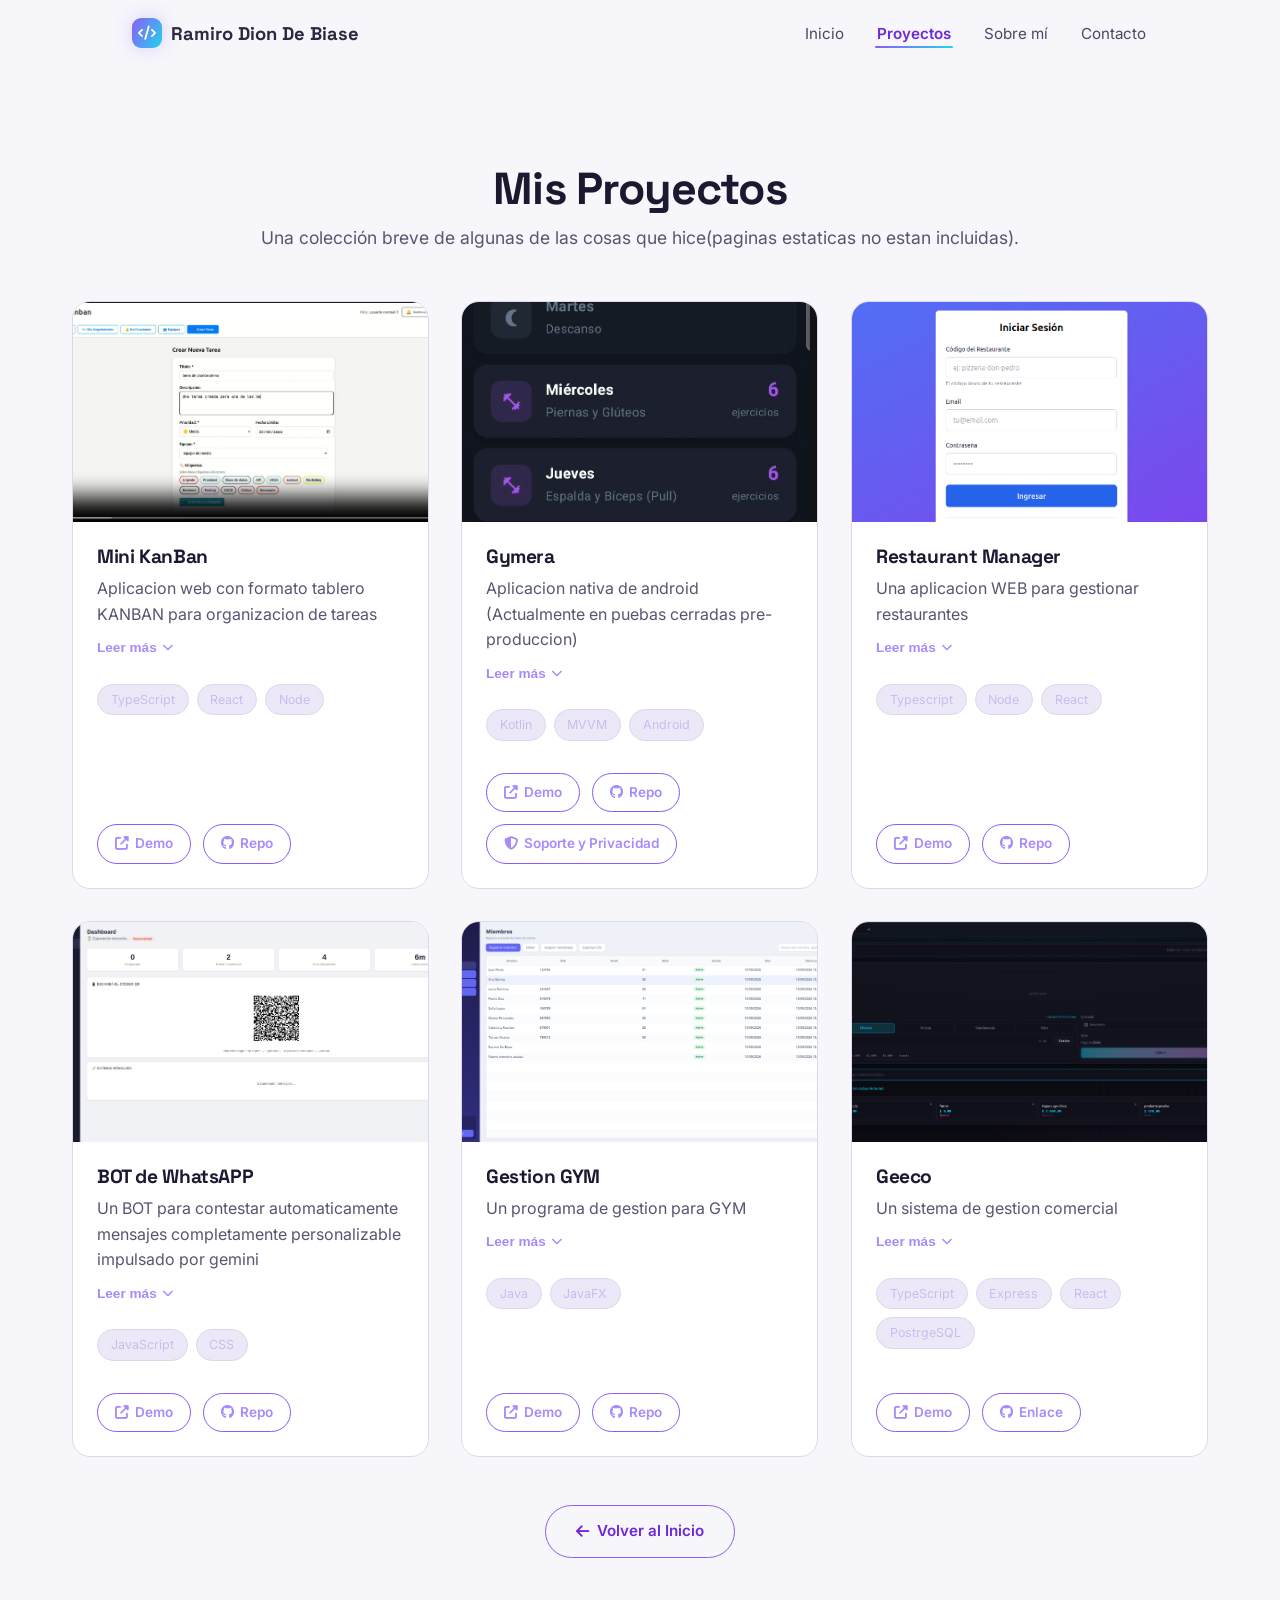
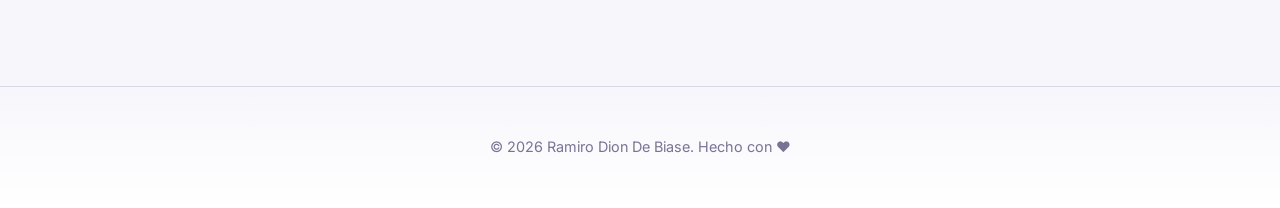
==== commit 9f45f6e3: "Agregando el proyecto 6 (Geeco)" ====
--- a/proyectos.html
+++ b/proyectos.html
@@ -389,6 +389,90 @@
 
                 </article>
 
+                <!-- ===== PROYECTO 6  ===== -->
+
+                <article class="proyecto-card animar-entrada">
+
+                    <div class="proyecto-video" id="contenedor-video-6">
+
+                        <video id="video-proyecto-6" poster="assets/images/GeecoScreenShoot.png" loop>
+
+                            <source src="assets/videos/VideoDemoGeeco.webm" type="video/webm">
+
+                            Tu navegador no soporta el video.
+
+                        </video>
+
+                    </div>
+
+                    <div class="proyecto-info">
+
+                        <h3>Geeco</h3>
+
+
+
+                        <!-- Descripción corta (siempre visible) -->
+
+                        <p class="proyecto-descripcion-corta">
+
+                            Un sistema de gestion comercial
+
+                        </p>
+
+
+
+                        <!-- Descripción larga (oculta hasta hacer clic) -->
+
+                        <div class="proyecto-descripcion-completa">
+
+                            <p>
+                                Sistema de gestión para kioscos y almacenes, pensado para venderse como servicio (SaaS). Un solo backend + frontend para múltiples negocios, con cuentas, suscripciones, punto de venta, caja, inventario, reportes y funcionamiento offline.
+
+                            </p>
+
+                        </div>
+
+
+
+                        <!-- Botón Leer más -->
+
+                        <button class="btn-leer-mas" onclick="toggleDescripcion(event, this)">
+
+                            Leer más <i class="fas fa-chevron-down"></i>
+
+                        </button>
+
+
+
+                        <div class="tags">
+
+                            <span>TypeScript</span><span>Express</span><span>React</span><span>PostrgeSQL</span>
+
+                        </div>
+
+                        <div class="proyecto-links">
+
+                            <a href="#"
+                                onclick="abrirDemoFullscreen('contenedor-video-6', 'video-proyecto-6'); return false;"
+                                class="link-demo">
+
+                                <i class="fas fa-external-link-alt"></i> Demo
+
+                            </a>
+
+                            <a href="https://geeco.com.ar/login" target="_blank" rel="noopener" class="link-repo">
+
+                                <i class="fab fa-github"></i> Enlace
+
+                            </a>
+
+                        </div>
+
+                    </div>
+
+                </article>
+
+
 
             </div>
 
